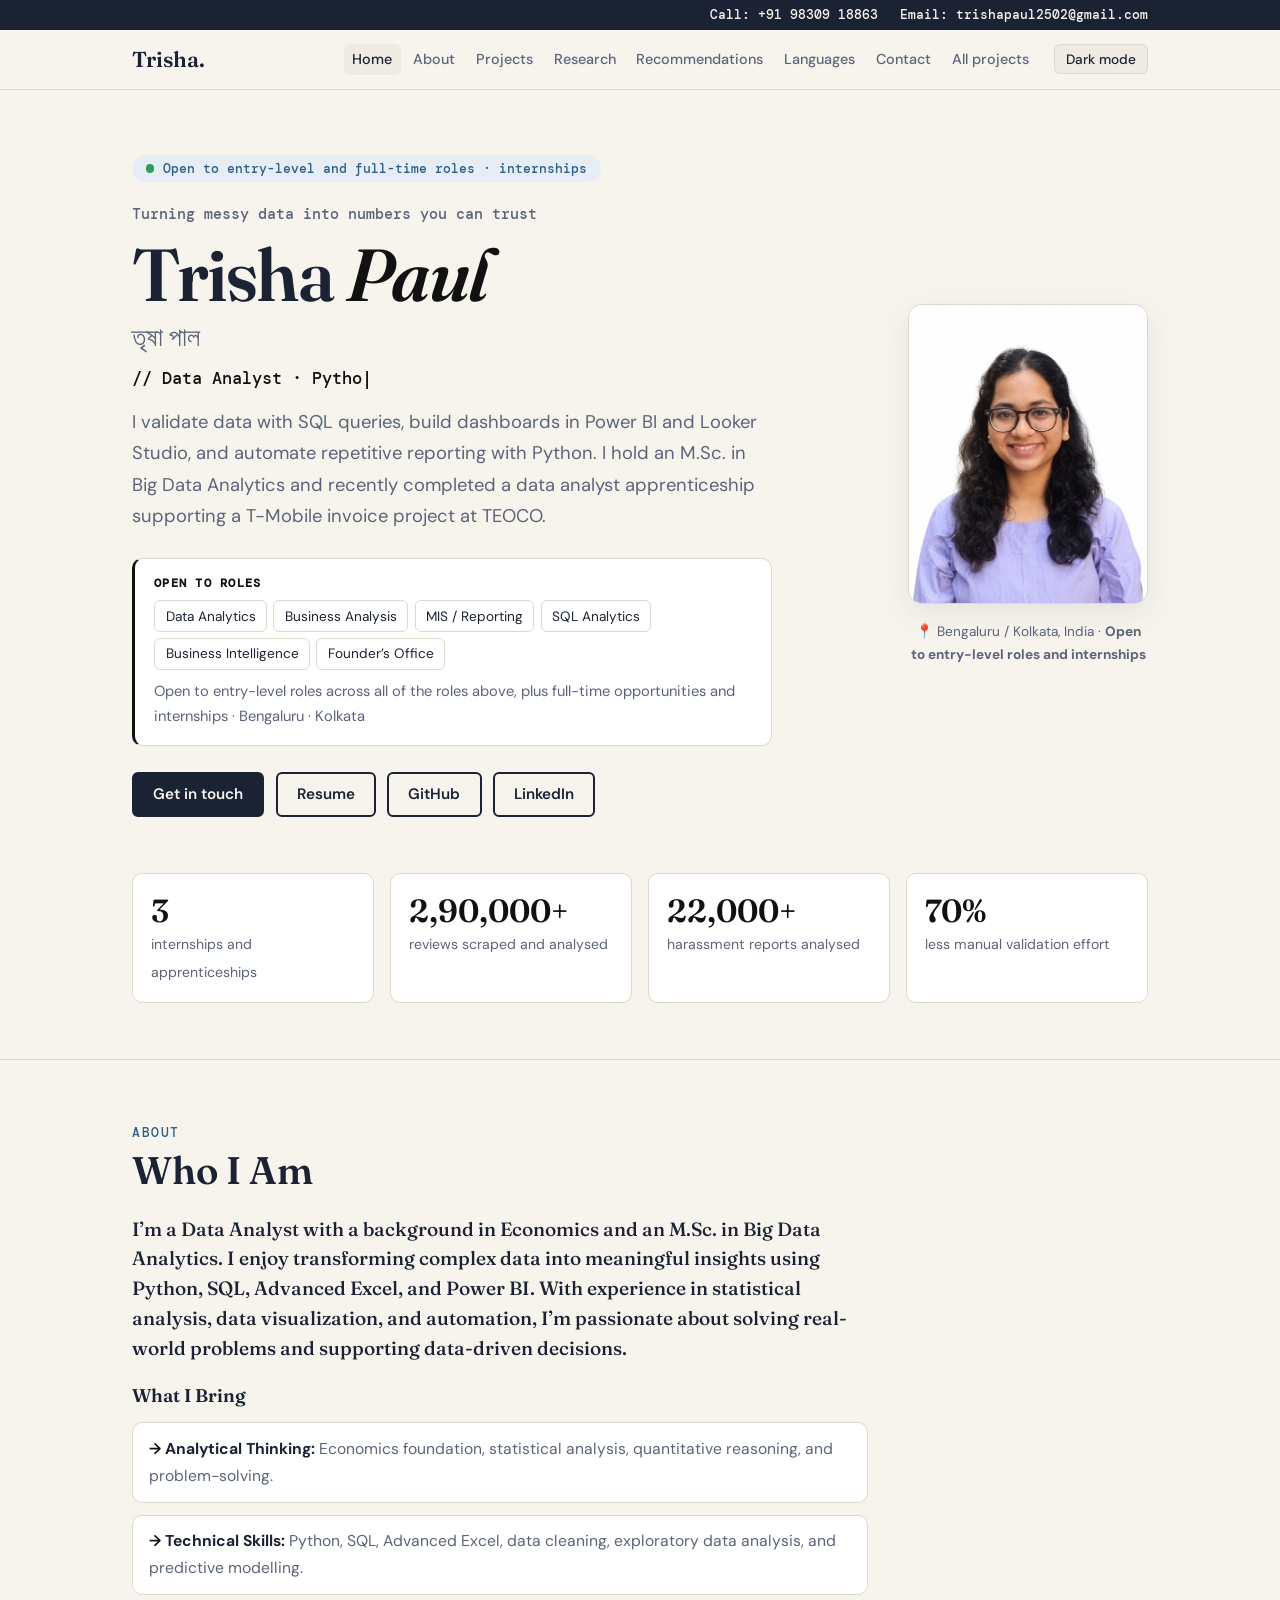
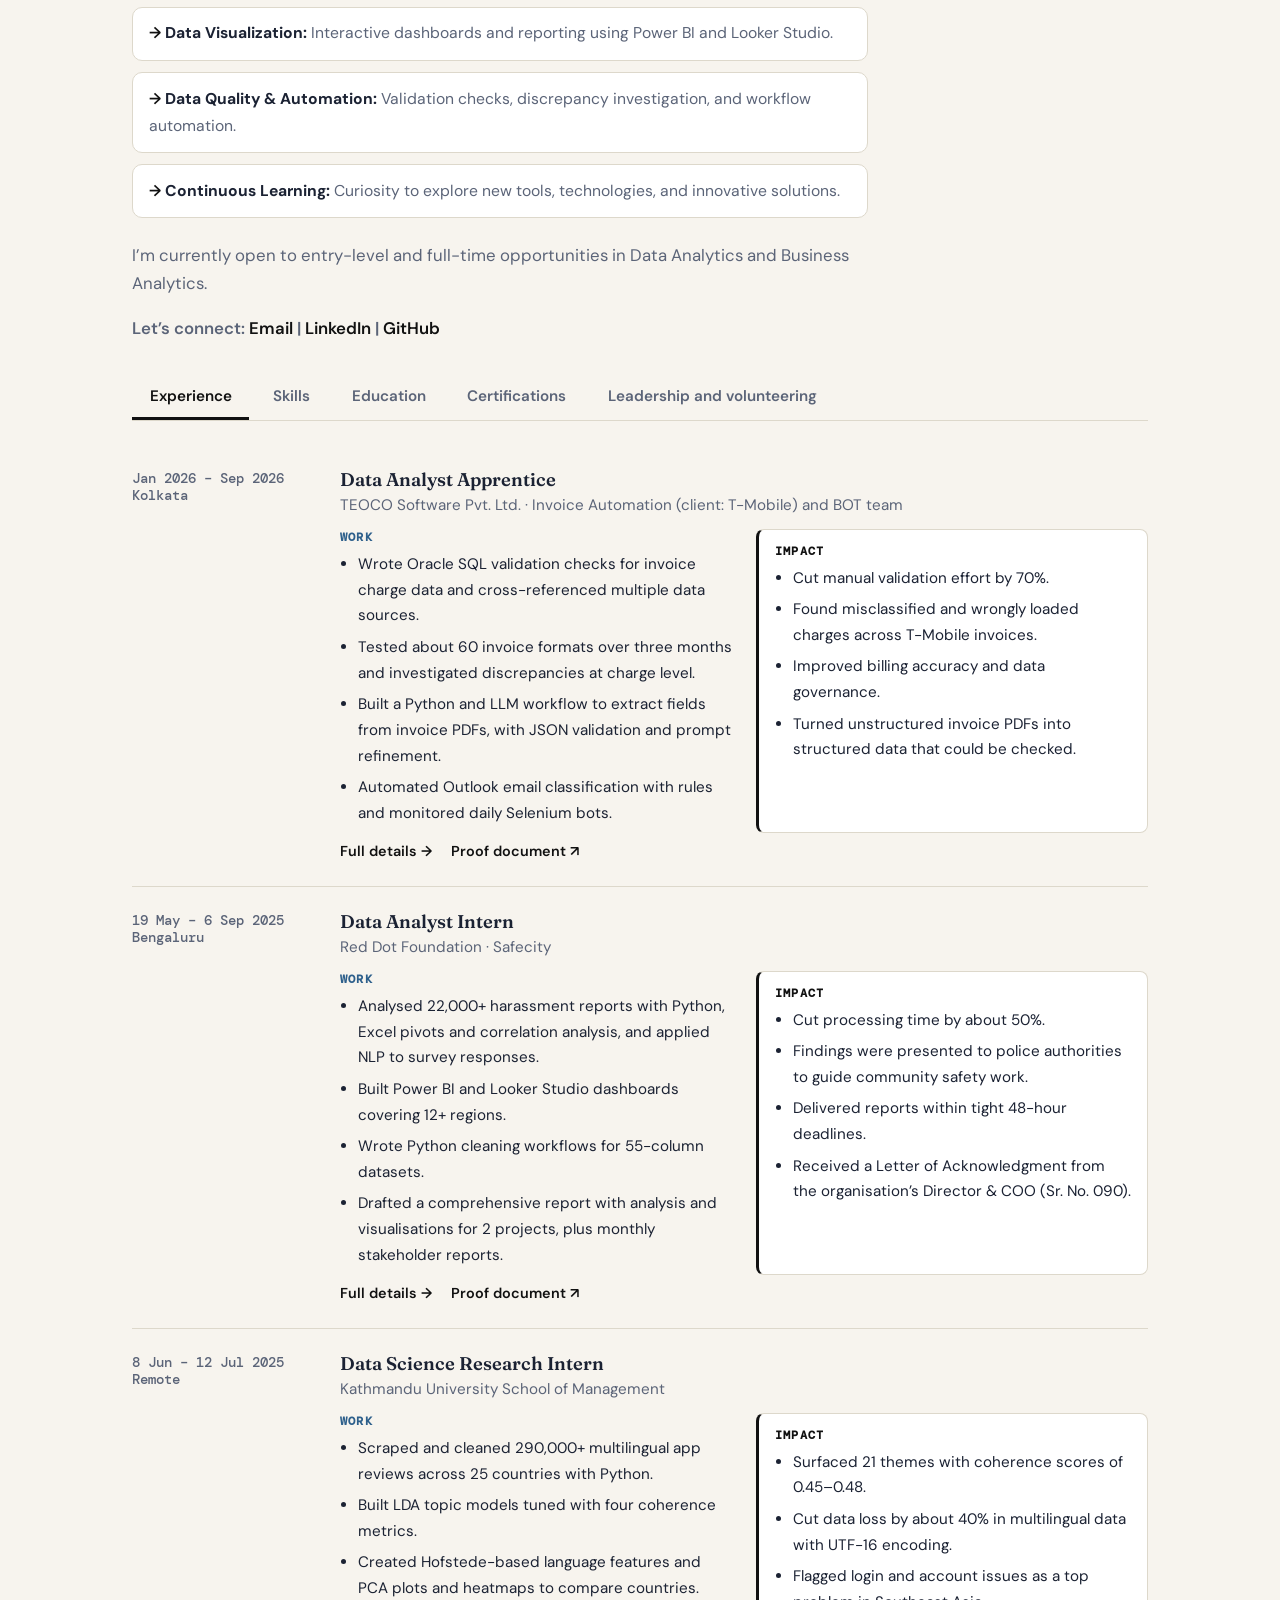
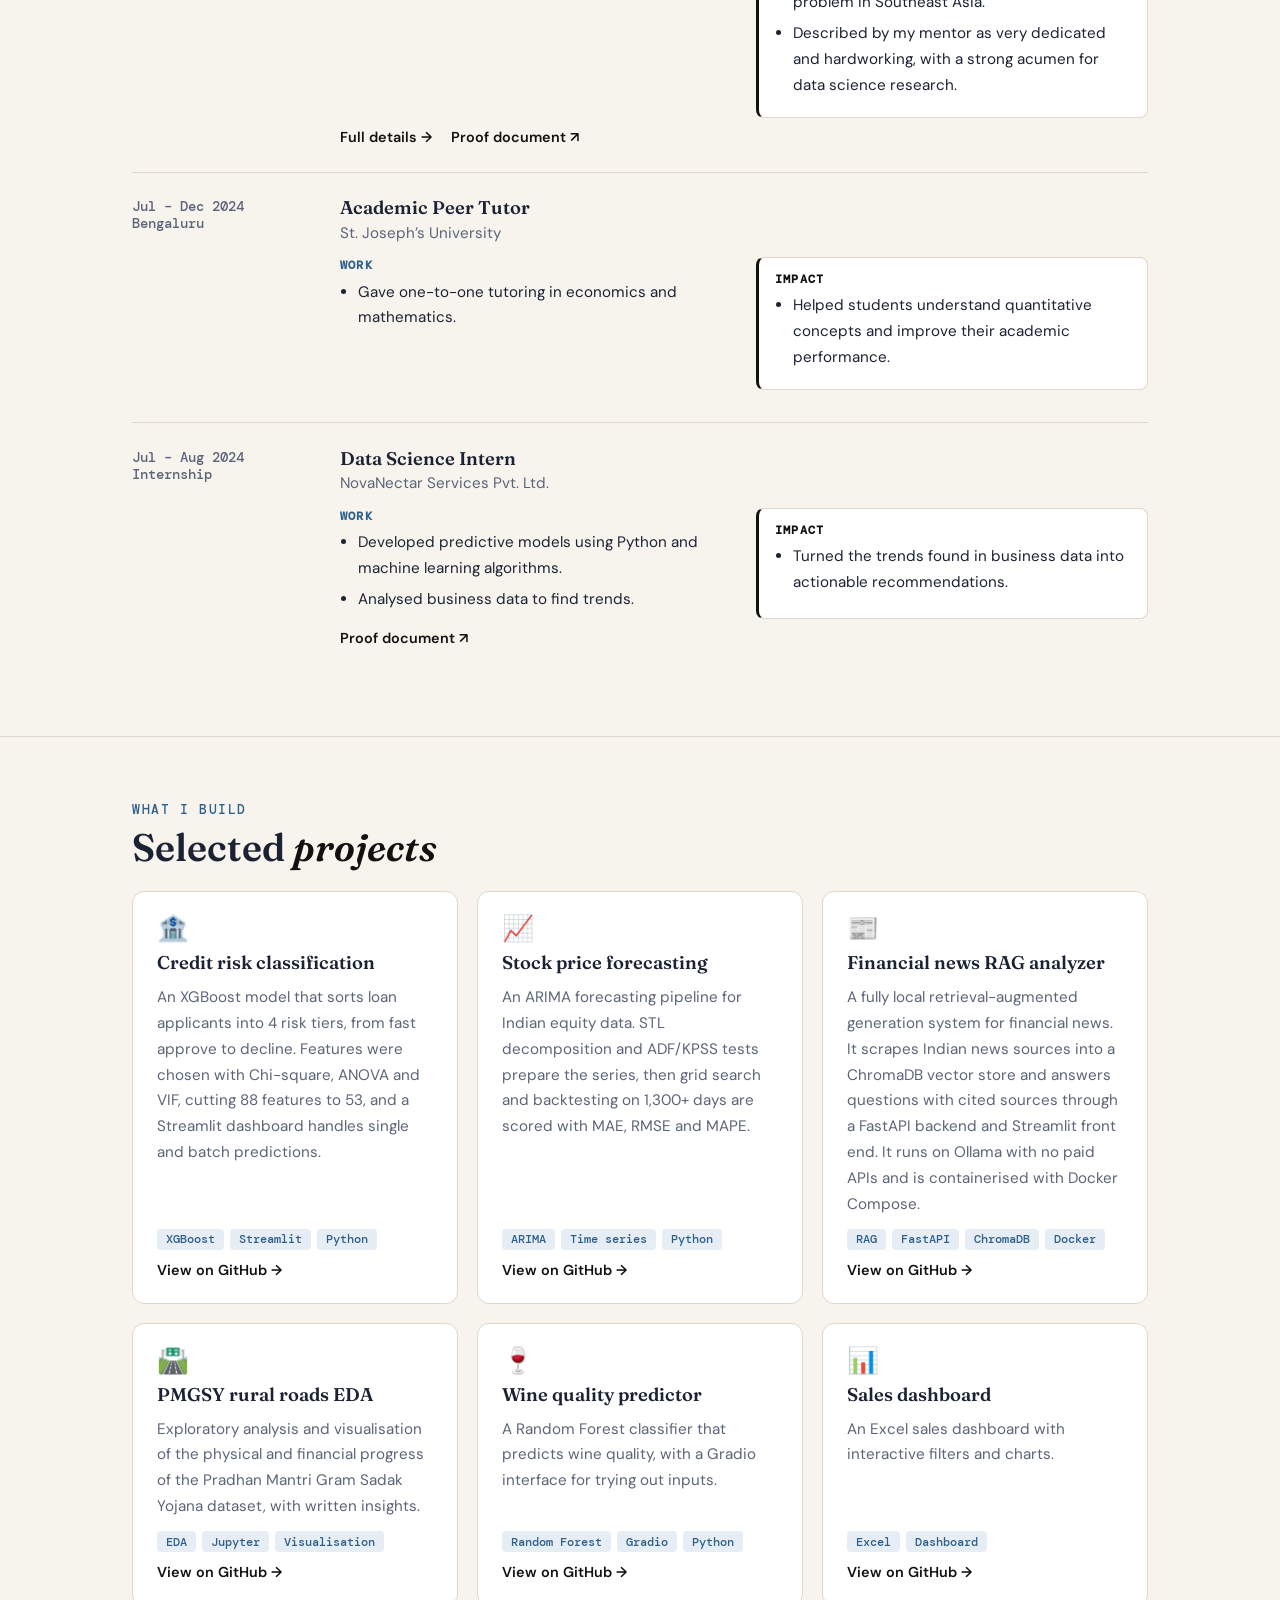
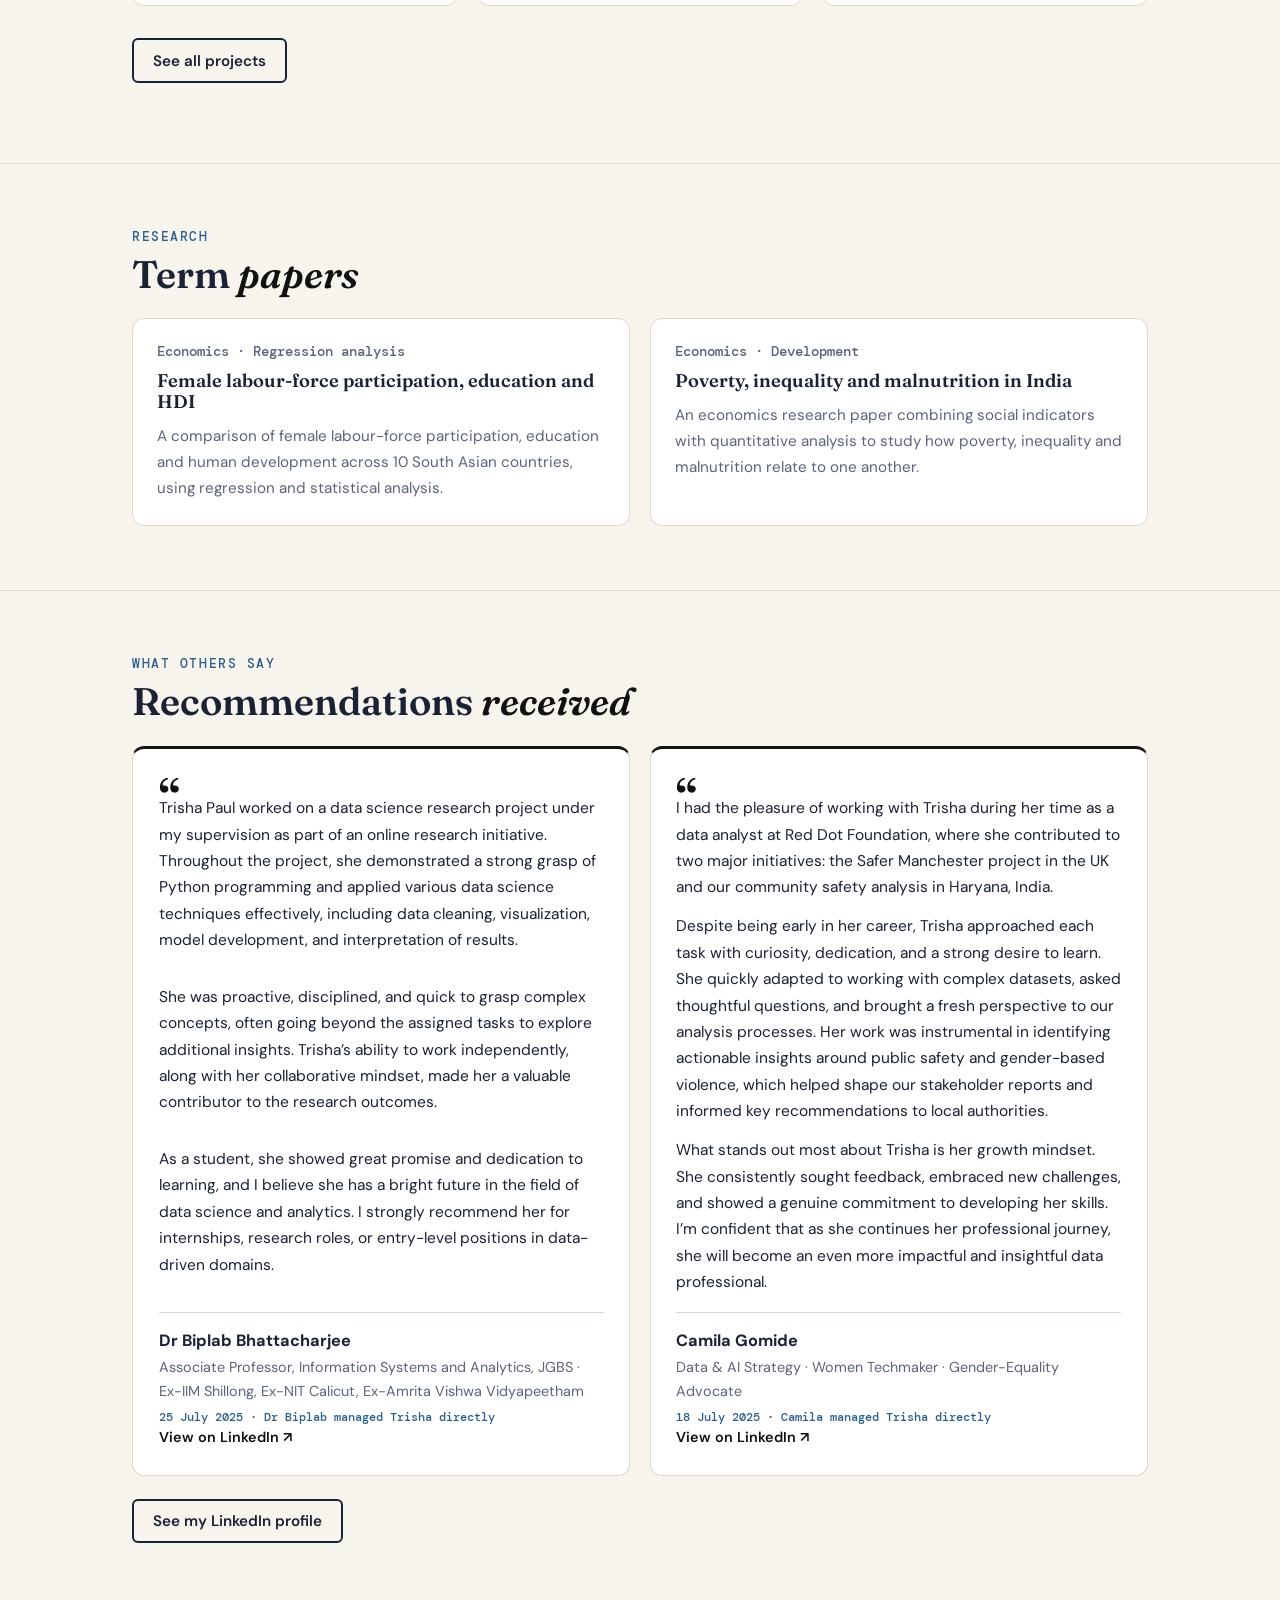
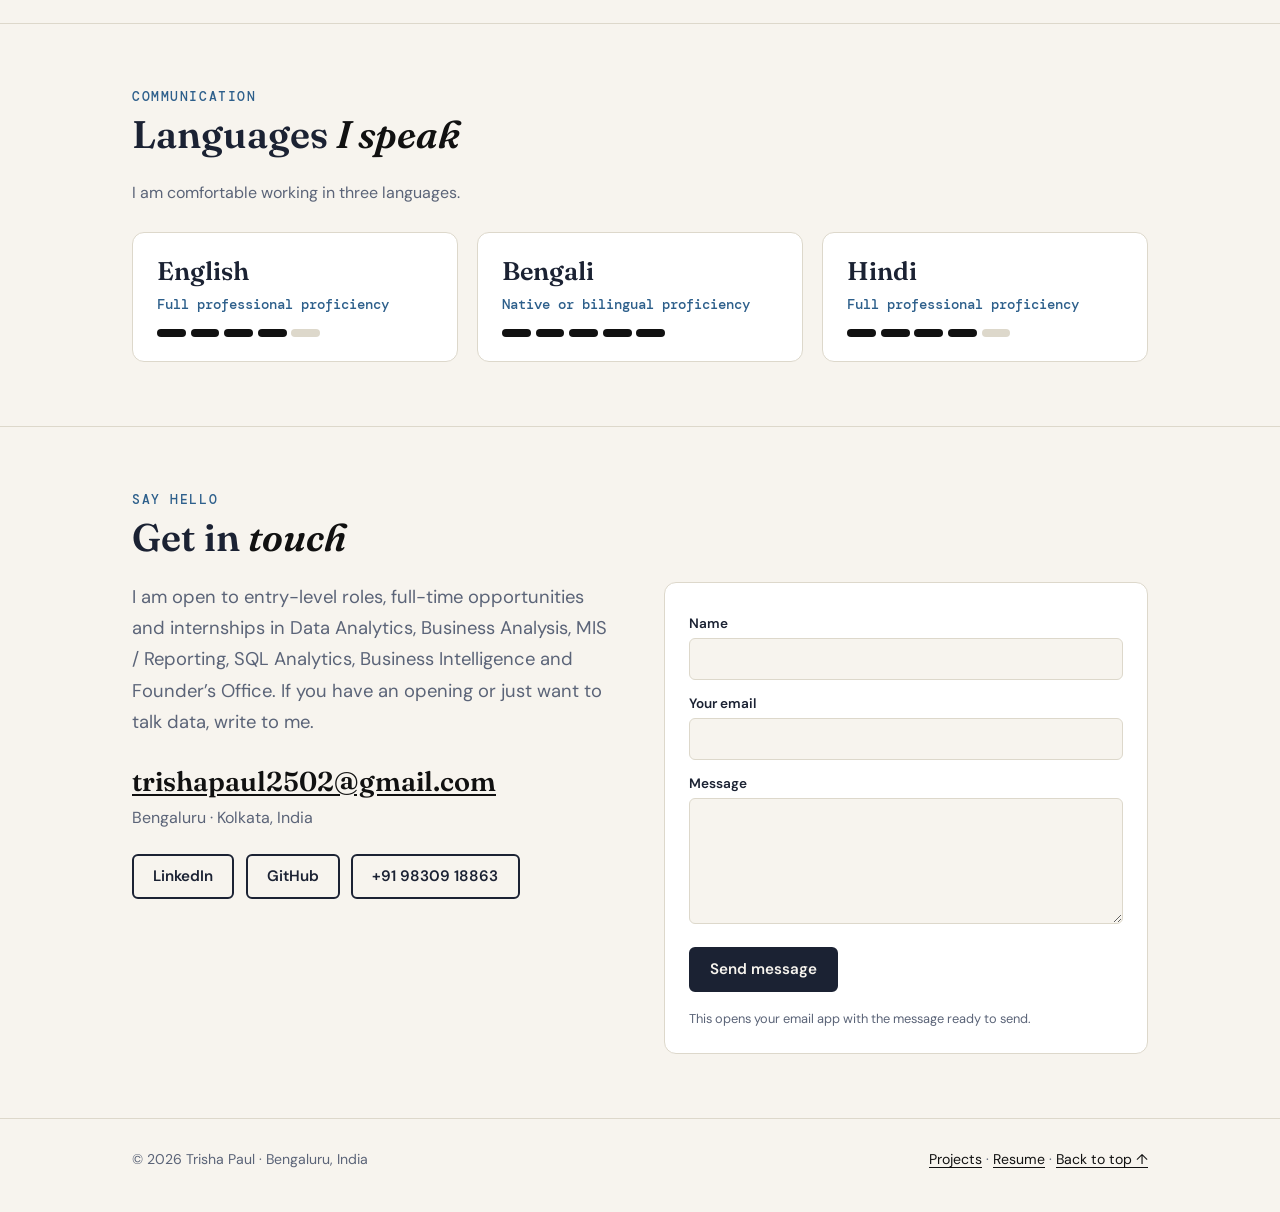
==== index.html @ a5a1aa8d "Initial portfolio website" ====
<!DOCTYPE html>
<html lang="en">
<head>
<meta charset="utf-8">
<meta name="viewport" content="width=device-width, initial-scale=1">
<title>Trisha Paul · Data Analyst</title>
<meta name="description" content="Trisha Paul is a Data Analyst with a background in Economics and an M.Sc. in Big Data Analytics. Open to entry-level and full-time roles and internships in Data Analytics, Business Analysis, MIS and Reporting, SQL Analytics, Business Intelligence and Founder’s Office.">
<meta name="theme-color" content="#b4440b">
<meta property="og:title" content="Trisha Paul · Data Analyst">
<meta property="og:description" content="SQL, Python, Excel and Power BI. Open to entry-level and full-time roles and internships.">
<meta property="og:type" content="website">
<meta property="og:image" content="https://trishapaul5.github.io/photo.jpg">
<link rel="icon" href="data:image/svg+xml,%3Csvg xmlns='http://www.w3.org/2000/svg' viewBox='0 0 100 100'%3E%3Ctext y='.9em' font-size='90'%3E📊%3C/text%3E%3C/svg%3E">
<link rel="preconnect" href="https://fonts.googleapis.com">
<link rel="preconnect" href="https://fonts.gstatic.com" crossorigin>
<link rel="stylesheet" href="https://fonts.googleapis.com/css2?family=DM+Mono:wght@400;500&family=DM+Sans:wght@400;500;600&family=Fraunces:ital,wght@0,500;0,600;1,500&display=swap">
<link rel="stylesheet" href="style.css">
<script>
  /* Set the theme before first paint so there is no flash */
  (function () {
    var t = null;
    try { t = localStorage.getItem('tp-theme'); } catch (e) {}
    if (!t) t = window.matchMedia && window.matchMedia('(prefers-color-scheme: dark)').matches ? 'dark' : 'light';
    document.documentElement.setAttribute('data-theme', t);
  })();
</script>
<script type="application/ld+json">
{
  "@context": "https://schema.org",
  "@type": "Person",
  "name": "Trisha Paul",
  "alternateName": "তৃষা পাল",
  "jobTitle": "Data Analyst",
  "url": "https://trishapaul5.github.io",
  "image": "https://trishapaul5.github.io/photo.jpg",
  "knowsLanguage": ["en", "bn", "hi"],
  "alumniOf": ["St. Joseph’s University, Bengaluru", "University of Calcutta"],
  "sameAs": [
    "https://github.com/Trishapaul5",
    "https://www.linkedin.com/in/trisha-paul-151157214"
  ]
}
</script>
</head>
<body>

<a class="skip" href="#main">Skip to content</a>

<div class="topbar">
  <div class="wrap">
    <a href="tel:+919830918863">Call: +91 98309 18863</a>
    <a href="mailto:trishapaul2502@gmail.com">Email: trishapaul2502@gmail.com</a>
  </div>
</div>

<header class="top">
  <div class="wrap bar">
    <a class="logo" href="index.html">Trisha<span>.</span></a>
    <button class="burger" id="burger" type="button" aria-label="Open menu" aria-expanded="false" aria-controls="menu">
      <span></span><span></span><span></span>
    </button>
    <nav class="links" id="menu" aria-label="Main">
      <a href="#hero">Home</a>
      <a href="#about">About</a>
      <a href="#projects">Projects</a>
      <a href="#research">Research</a>
      <a href="#recommendations">Recommendations</a>
      <a href="#languages">Languages</a>
      <a href="#contact">Contact</a>
      <a href="projects.html">All projects</a>
    </nav>
    <button id="theme" class="themebtn" type="button" aria-label="Switch colour theme">Dark mode</button>
  </div>
</header>

<main id="main">

<!-- HERO -->
<section id="hero" class="hero">
  <div class="wrap herogrid">
    <div class="heroText">
      <span class="status"><i></i>Open to entry-level and full-time roles · internships</span>
      <p class="eyebrow">Turning messy data into numbers you can trust</p>
      <h1>Trisha <em>Paul</em></h1>
      <p class="bn" lang="bn">তৃষা পাল</p>
      <p class="role">// Data Analyst · <span id="typed">SQL</span><span class="caret" aria-hidden="true">|</span></p>
      <p class="lead">I validate data with SQL queries, build dashboards in Power BI and Looker Studio, and automate repetitive reporting with Python. I hold an M.Sc. in Big Data Analytics and recently completed a data analyst apprenticeship supporting a T-Mobile invoice project at TEOCO.</p>

      <div class="openbox">
        <h2>Open to roles</h2>
        <div class="chips">
          <span class="chip">Data Analytics</span>
          <span class="chip">Business Analysis</span>
          <span class="chip">MIS / Reporting</span>
          <span class="chip">SQL Analytics</span>
          <span class="chip">Business Intelligence</span>
          <span class="chip">Founder’s Office</span>
        </div>
        <p>Open to entry-level roles across all of the roles above, plus full-time opportunities and internships · Bengaluru · Kolkata</p>
      </div>

      <div class="btns">
        <a class="btn p" href="#contact">Get in touch</a>
        <a class="btn" href="Trisha_Paul_Resume.pdf" target="_blank" rel="noopener noreferrer">Resume</a>
        <a class="btn" href="https://github.com/Trishapaul5" target="_blank" rel="noopener noreferrer">GitHub</a>
        <a class="btn" href="https://www.linkedin.com/in/trisha-paul-151157214" target="_blank" rel="noopener noreferrer">LinkedIn</a>
      </div>
    </div>
    <div class="heroArt">
      <!-- The photo file must be named photo.jpg (lowercase, no spaces) and sit next to this file.
           If it is missing, the TP letters show instead. -->
      <div class="mono">
        <span aria-hidden="true">TP</span>
        <img src="photo.jpg" alt="Trisha Paul" width="240" height="300" onerror="this.remove()">
      </div>
      <p class="pin">📍 Bengaluru / Kolkata, India · <b>Open to entry-level roles and internships</b></p>
    </div>
  </div>

  <div class="wrap stats">
    <div class="stat"><b data-count="3">3</b><span>internships and apprenticeships</span></div>
    <div class="stat"><b data-count="290000" data-suffix="+">290,000+</b><span>reviews scraped and analysed</span></div>
    <div class="stat"><b data-count="22000" data-suffix="+">22,000+</b><span>harassment reports analysed</span></div>
    <div class="stat"><b data-count="70" data-suffix="%">70%</b><span>less manual validation effort</span></div>
  </div>
</section>

<!-- ABOUT -->
<section id="about">
  <div class="wrap">
    <p class="kicker">About</p>
    <h2>Who I Am</h2>

    <div class="about">
      <p class="about-lead">I’m a Data Analyst with a background in Economics and an M.Sc. in Big Data Analytics. I enjoy transforming complex data into meaningful insights using Python, SQL, Advanced Excel, and Power BI. With experience in statistical analysis, data visualization, and automation, I’m passionate about solving real-world problems and supporting data-driven decisions.</p>

      <h3>What I Bring</h3>
      <ul class="bring">
        <li><b>Analytical Thinking:</b> Economics foundation, statistical analysis, quantitative reasoning, and problem-solving.</li>
        <li><b>Technical Skills:</b> Python, SQL, Advanced Excel, data cleaning, exploratory data analysis, and predictive modelling.</li>
        <li><b>Data Visualization:</b> Interactive dashboards and reporting using Power BI and Looker Studio.</li>
        <li><b>Data Quality &amp; Automation:</b> Validation checks, discrepancy investigation, and workflow automation.</li>
        <li><b>Continuous Learning:</b> Curiosity to explore new tools, technologies, and innovative solutions.</li>
      </ul>

      <p>I’m currently open to entry-level and full-time opportunities in Data Analytics and Business Analytics.</p>
      <p class="connect">Let’s connect:
        <a href="mailto:trishapaul2502@gmail.com">Email</a> |
        <a href="https://linkedin.com/in/trisha-paul-151157214" target="_blank" rel="noopener noreferrer">LinkedIn</a> |
        <a href="https://github.com/Trishapaul5" target="_blank" rel="noopener noreferrer">GitHub</a>
      </p>
    </div>

    <div class="tabs" role="tablist" aria-label="About sections">
      <button class="tab on" role="tab" id="t-exp" aria-selected="true" aria-controls="p-exp" type="button">Experience</button>
      <button class="tab" role="tab" id="t-skills" aria-selected="false" aria-controls="p-skills" tabindex="-1" type="button">Skills</button>
      <button class="tab" role="tab" id="t-edu" aria-selected="false" aria-controls="p-edu" tabindex="-1" type="button">Education</button>
      <button class="tab" role="tab" id="t-cert" aria-selected="false" aria-controls="p-cert" tabindex="-1" type="button">Certifications</button>
      <button class="tab" role="tab" id="t-lead" aria-selected="false" aria-controls="p-lead" tabindex="-1" type="button">Leadership and volunteering</button>
    </div>

    <!-- EXPERIENCE -->
    <div class="panel" id="p-exp" role="tabpanel" aria-labelledby="t-exp">

      <article class="job">
        <div class="when">Jan 2026 – Sep 2026<br>Kolkata</div>
        <div>
          <h3><a href="teoco.html">Data Analyst Apprentice</a><small>TEOCO Software Pvt. Ltd. · Invoice Automation (client: T-Mobile) and BOT team</small></h3>
          <div class="wi">
            <div class="work">
              <h4>Work</h4>
              <ul>
                <li>Wrote Oracle SQL validation checks for invoice charge data and cross-referenced multiple data sources.</li>
                <li>Tested about 60 invoice formats over three months and investigated discrepancies at charge level.</li>
                <li>Built a Python and LLM workflow to extract fields from invoice PDFs, with JSON validation and prompt refinement.</li>
                <li>Automated Outlook email classification with rules and monitored daily Selenium bots.</li>
              </ul>
            </div>
            <div class="impact">
              <h4>Impact</h4>
              <ul>
                <li>Cut manual validation effort by 70%.</li>
                <li>Found misclassified and wrongly loaded charges across T-Mobile invoices.</li>
                <li>Improved billing accuracy and data governance.</li>
                <li>Turned unstructured invoice PDFs into structured data that could be checked.</li>
              </ul>
            </div>
          </div>
          <p class="actions"><a href="teoco.html">Full details →</a><a href="https://drive.google.com/file/d/194soDsU3c8IDGOEJnpSafS9arc6nTS0q/view?usp=drive_link" target="_blank" rel="noopener noreferrer">Proof document ↗</a></p>
        </div>
      </article>

      <article class="job">
        <div class="when">19 May – 6 Sep 2025<br>Bengaluru</div>
        <div>
          <h3><a href="safecity.html">Data Analyst Intern</a><small>Red Dot Foundation · Safecity</small></h3>
          <div class="wi">
            <div class="work">
              <h4>Work</h4>
              <ul>
                <li>Analysed 22,000+ harassment reports with Python, Excel pivots and correlation analysis, and applied NLP to survey responses.</li>
                <li>Built Power BI and Looker Studio dashboards covering 12+ regions.</li>
                <li>Wrote Python cleaning workflows for 55-column datasets.</li>
                <li>Drafted a comprehensive report with analysis and visualisations for 2 projects, plus monthly stakeholder reports.</li>
              </ul>
            </div>
            <div class="impact">
              <h4>Impact</h4>
              <ul>
                <li>Cut processing time by about 50%.</li>
                <li>Findings were presented to police authorities to guide community safety work.</li>
                <li>Delivered reports within tight 48-hour deadlines.</li>
                <li>Received a Letter of Acknowledgment from the organisation’s Director &amp; COO (Sr. No. 090).</li>
              </ul>
            </div>
          </div>
          <p class="actions"><a href="safecity.html">Full details →</a><a href="https://drive.google.com/file/d/1nWedihLAeyLNRfl4c-Gq-XiR1y22yzY5/view?usp=sharing" target="_blank" rel="noopener noreferrer">Proof document ↗</a></p>
        </div>
      </article>

      <article class="job">
        <div class="when">8 Jun – 12 Jul 2025<br>Remote</div>
        <div>
          <h3><a href="kathmandu-university.html">Data Science Research Intern</a><small>Kathmandu University School of Management</small></h3>
          <div class="wi">
            <div class="work">
              <h4>Work</h4>
              <ul>
                <li>Scraped and cleaned 290,000+ multilingual app reviews across 25 countries with Python.</li>
                <li>Built LDA topic models tuned with four coherence metrics.</li>
                <li>Created Hofstede-based language features and PCA plots and heatmaps to compare countries.</li>
              </ul>
            </div>
            <div class="impact">
              <h4>Impact</h4>
              <ul>
                <li>Surfaced 21 themes with coherence scores of 0.45–0.48.</li>
                <li>Cut data loss by about 40% in multilingual data with UTF-16 encoding.</li>
                <li>Flagged login and account issues as a top problem in Southeast Asia.</li>
                <li>Described by my mentor as very dedicated and hardworking, with a strong acumen for data science research.</li>
              </ul>
            </div>
          </div>
          <p class="actions"><a href="kathmandu-university.html">Full details →</a><a href="https://drive.google.com/file/d/180XlpPEu57iBRHj8LcuigiFp_LqobJIN/view?usp=sharing" target="_blank" rel="noopener noreferrer">Proof document ↗</a></p>
        </div>
      </article>

      <article class="job">
        <div class="when">Jul – Dec 2024<br>Bengaluru</div>
        <div>
          <h3>Academic Peer Tutor<small>St. Joseph’s University</small></h3>
          <div class="wi">
            <div class="work">
              <h4>Work</h4>
              <ul><li>Gave one-to-one tutoring in economics and mathematics.</li></ul>
            </div>
            <div class="impact">
              <h4>Impact</h4>
              <ul><li>Helped students understand quantitative concepts and improve their academic performance.</li></ul>
            </div>
          </div>
        </div>
      </article>

      <article class="job">
        <div class="when">Jul – Aug 2024<br>Internship</div>
        <div>
          <h3>Data Science Intern<small>NovaNectar Services Pvt. Ltd.</small></h3>
          <div class="wi">
            <div class="work">
              <h4>Work</h4>
              <ul>
                <li>Developed predictive models using Python and machine learning algorithms.</li>
                <li>Analysed business data to find trends.</li>
              </ul>
            </div>
            <div class="impact">
              <h4>Impact</h4>
              <ul>
                <li>Turned the trends found in business data into actionable recommendations.</li>
              </ul>
            </div>
          </div>
          <p class="actions"><a href="https://drive.google.com/file/d/19CO4fgQaGebaL_N3M6TqiWt9kh3OeNQn/view?usp=drive_link" target="_blank" rel="noopener noreferrer">Proof document ↗</a></p>
        </div>
      </article>
    </div>

    <!-- SKILLS -->
    <div class="panel" id="p-skills" role="tabpanel" aria-labelledby="t-skills" hidden>
      <div class="skills">
        <div><h3>SQL and data quality</h3><div class="chips"><span class="chip">Oracle SQL</span><span class="chip">MySQL</span><span class="chip">MongoDB (basics)</span><span class="chip">Joins</span><span class="chip">Subqueries</span><span class="chip">CASE</span><span class="chip">Data validation</span></div></div>
        <div><h3>Reporting and BI</h3><div class="chips"><span class="chip">Power BI</span><span class="chip">Looker Studio</span><span class="chip">Excel</span><span class="chip">Pivot tables</span><span class="chip">Dashboards</span></div></div>
        <div><h3>Python and automation</h3><div class="chips"><span class="chip">Pandas</span><span class="chip">NumPy</span><span class="chip">Selenium</span><span class="chip">LLMs</span><span class="chip">Prompt engineering</span><span class="chip">JSON validation</span></div></div>
        <div><h3>Analytics and ML</h3><div class="chips"><span class="chip">EDA</span><span class="chip">Scikit-learn</span><span class="chip">XGBoost</span><span class="chip">Time series</span><span class="chip">Hypothesis testing</span><span class="chip">Regression</span></div></div>
        <div><h3>NLP</h3><div class="chips"><span class="chip">Text pre-processing</span><span class="chip">Topic modelling (LDA)</span><span class="chip">Sentiment analysis</span><span class="chip">Feature extraction</span></div></div>
        <div><h3>Visualisation</h3><div class="chips"><span class="chip">Matplotlib</span><span class="chip">Seaborn</span><span class="chip">Streamlit</span><span class="chip">Gradio</span></div></div>
        <div><h3>Tools</h3><div class="chips"><span class="chip">Git</span><span class="chip">GitHub</span><span class="chip">JIRA</span><span class="chip">Bitbucket</span><span class="chip">R</span></div></div>
      </div>
    </div>

    <!-- EDUCATION -->
    <div class="panel" id="p-edu" role="tabpanel" aria-labelledby="t-edu" hidden>
      <div class="edu">
        <div class="card"><span class="when">2024 – 2026</span><h3>M.Sc. Big Data Analytics</h3><p>St. Joseph’s University, Bengaluru<br>CGPA 8.0</p></div>
        <div class="card"><span class="when">2021 – 2024</span><h3>B.Sc. Economics Honours</h3><p>University of Calcutta, Kolkata<br>CGPA 7.5</p></div>
        <div class="card">
          <span class="when">Test scores</span>
          <h3>CUET (Economics)</h3>
          <div class="score">184<small> / 300</small></div>
        </div>
      </div>
    </div>

    <!-- CERTIFICATIONS -->
    <div class="panel" id="p-cert" role="tabpanel" aria-labelledby="t-cert" hidden>
      <div class="edu">

        <div class="card">
          <span class="badge">Passed</span>
          <h3>IC38 · Life Insurance Agent Examination</h3>
          <p class="cert-by">Licensing examination for life insurance agents in India, covering life insurance fundamentals, products and regulation.</p>
          <!-- Replace this link with a share link ("Anyone with the link") to your certificate file -->
          <a class="go" href="https://drive.google.com/drive/u/0/home" target="_blank" rel="noopener noreferrer">View certificate ↗</a>
        </div>

        <div class="card">
          <span class="when">Jan 2025</span>
          <h3>Python for AI, ML and Deep Learning</h3>
          <p class="cert-by">IIT Kanpur certificate program · Does not expire</p>
          <a class="go" href="https://drive.google.com/file/d/1NQw4w1YpCsFBe-ytkppT5UZUd1yM670D/view?usp=sharing" target="_blank" rel="noopener noreferrer">View certificate ↗</a>
        </div>

        <div class="card">
          <span class="when">Jan 2026</span>
          <h3>Software Engineer Intern Certificate</h3>
          <p class="cert-by">HackerRank</p>
          <a class="go" href="https://www.hackerrank.com/certificates/6f88ee04331e" target="_blank" rel="noopener noreferrer">Show credential ↗</a>
        </div>

        <div class="card">
          <h3>SQL (Basic) Certificate</h3>
          <p class="cert-by">HackerRank</p>
          <a class="go" href="https://www.hackerrank.com/certificates/d80769ab0291" target="_blank" rel="noopener noreferrer">Show credential ↗</a>
        </div>

        <div class="card">
          <span class="when">Apr 2025</span>
          <h3>Standard Bank · Data Science Job Simulation</h3>
          <p class="cert-by">Forage</p>
          <span class="cert-id">ID: ujkKpk64xKasbzRZ9</span>
          <a class="go" href="https://drive.google.com/file/d/1WTNv0TVSsE2qBQKoeoAsg25ZYw8zqNsl/view?usp=drive_link" target="_blank" rel="noopener noreferrer">View certificate ↗</a>
        </div>

        <div class="card">
          <span class="when">Apr 2025</span>
          <h3>Tata Group · Data Visualisation: Empowering Business with Effective Insights</h3>
          <p class="cert-by">Forage job simulation, Tata Consultancy Services</p>
          <span class="cert-id">ID: eN2xdq5fZSRcz3k9k</span>
          <a class="go" href="https://drive.google.com/file/d/1SN5UVEhCm3wQ3PdYT3oqS_KFpOfardUt/view?usp=drive_link" target="_blank" rel="noopener noreferrer">View certificate ↗</a>
        </div>

        <div class="card">
          <span class="when">Aug 2024</span>
          <h3>Introduction to MongoDB (for Students)</h3>
          <p class="cert-by">MongoDB</p>
          <span class="cert-id">ID: MDB4at41l7lo5</span>
          <a class="go" href="https://drive.google.com/file/d/1vyA1uzCoVWoEgB_QUaIZHLDSXOdpkOem/view?usp=drive_link" target="_blank" rel="noopener noreferrer">View certificate ↗</a>
        </div>

        <div class="card"><h3>Introduction to Econometrics</h3><p class="cert-by">NPTEL</p></div>
        <div class="card"><h3>Excel Basics for Data Analysis</h3><p class="cert-by">IBM</p></div>
        <div class="card"><h3>Probability and Statistics using Python</h3><p class="cert-by">Infosys Springboard</p></div>
        <div class="card"><h3>Basics of Linear Algebra using Python</h3><p class="cert-by">Infosys Springboard</p></div>
      </div>
    </div>

    <!-- LEADERSHIP AND VOLUNTEERING -->
    <div class="panel" id="p-lead" role="tabpanel" aria-labelledby="t-lead" hidden>
      <article class="job">
        <div class="when">Sep 2021 – Aug 2024<br>Kolkata</div>
        <div>
          <h3>NSS Volunteer<small>National Service Scheme · Gokhale Memorial Girls College unit</small></h3>
          <div class="wi">
            <div class="work">
              <h4>Work</h4>
              <ul>
                <li>Active volunteer in the college NSS unit and an active member of its creative team, making placards and tote bags for events.</li>
                <li>Taught underprivileged students at Sister Nivedita Children’s Home, Kolkata, including origami and artworks.</li>
                <li>Took part in a 7-day special camp and a medical camp.</li>
              </ul>
            </div>
            <div class="impact">
              <h4>Impact</h4>
              <ul>
                <li>Led fellow volunteers and gained leadership skills.</li>
                <li>Built team leadership and community outreach experience over three years.</li>
              </ul>
            </div>
          </div>
        </div>
      </article>

      <article class="job">
        <div class="when">Sep 2021 – Aug 2024</div>
        <div>
          <h3>Member<small>Social Awareness Club · Gokhale Memorial Girls College</small></h3>
        </div>
      </article>

      <article class="job">
        <div class="when">Leadership roles</div>
        <div>
          <h3>Student leadership<small>Competitions, content and documentation</small></h3>
          <ul class="plain-list">
            <li>Event Head, Data Shark Challenge, a national-level data science and AI competition.</li>
            <li>Content Head, “Weekend With Data” YouTube series.</li>
            <li>Documentation Head, IEEE, St. Joseph’s University.</li>
          </ul>
        </div>
      </article>
    </div>
  </div>
</section>

<!-- PROJECTS -->
<section id="projects">
  <div class="wrap">
    <p class="kicker">What I build</p>
    <h2>Selected <em>projects</em></h2>
    <div class="grid">

      <article class="card reveal">
        <span class="ico" aria-hidden="true">🏦</span>
        <h3>Credit risk classification</h3>
        <p>An XGBoost model that sorts loan applicants into 4 risk tiers, from fast approve to decline. Features were chosen with Chi-square, ANOVA and VIF, cutting 88 features to 53, and a Streamlit dashboard handles single and batch predictions.</p>
        <div class="tags"><span class="tag">XGBoost</span><span class="tag">Streamlit</span><span class="tag">Python</span></div>
        <a class="go" href="https://github.com/Trishapaul5/CREDIT-ML-CLASSIFICATION-PROJECT-" target="_blank" rel="noopener noreferrer">View on GitHub →</a>
      </article>

      <article class="card reveal">
        <span class="ico" aria-hidden="true">📈</span>
        <h3>Stock price forecasting</h3>
        <p>An ARIMA forecasting pipeline for Indian equity data. STL decomposition and ADF/KPSS tests prepare the series, then grid search and backtesting on 1,300+ days are scored with MAE, RMSE and MAPE.</p>
        <div class="tags"><span class="tag">ARIMA</span><span class="tag">Time series</span><span class="tag">Python</span></div>
        <a class="go" href="https://github.com/Trishapaul5/stock-price-forecasting-arima" target="_blank" rel="noopener noreferrer">View on GitHub →</a>
      </article>

      <article class="card reveal">
        <span class="ico" aria-hidden="true">📰</span>
        <h3>Financial news RAG analyzer</h3>
        <p>A fully local retrieval-augmented generation system for financial news. It scrapes Indian news sources into a ChromaDB vector store and answers questions with cited sources through a FastAPI backend and Streamlit front end. It runs on Ollama with no paid APIs and is containerised with Docker Compose.</p>
        <div class="tags"><span class="tag">RAG</span><span class="tag">FastAPI</span><span class="tag">ChromaDB</span><span class="tag">Docker</span></div>
        <a class="go" href="https://github.com/Trishapaul5/financial-rag-analyzer" target="_blank" rel="noopener noreferrer">View on GitHub →</a>
      </article>

      <article class="card reveal">
        <span class="ico" aria-hidden="true">🛣️</span>
        <h3>PMGSY rural roads EDA</h3>
        <p>Exploratory analysis and visualisation of the physical and financial progress of the Pradhan Mantri Gram Sadak Yojana dataset, with written insights.</p>
        <div class="tags"><span class="tag">EDA</span><span class="tag">Jupyter</span><span class="tag">Visualisation</span></div>
        <a class="go" href="https://github.com/Trishapaul5/PMGSY-EDA" target="_blank" rel="noopener noreferrer">View on GitHub →</a>
      </article>

      <article class="card reveal">
        <span class="ico" aria-hidden="true">🍷</span>
        <h3>Wine quality predictor</h3>
        <p>A Random Forest classifier that predicts wine quality, with a Gradio interface for trying out inputs.</p>
        <div class="tags"><span class="tag">Random Forest</span><span class="tag">Gradio</span><span class="tag">Python</span></div>
        <a class="go" href="https://github.com/Trishapaul5/wine_quality_predictor" target="_blank" rel="noopener noreferrer">View on GitHub →</a>
      </article>

      <article class="card reveal">
        <span class="ico" aria-hidden="true">📊</span>
        <h3>Sales dashboard</h3>
        <p>An Excel sales dashboard with interactive filters and charts.</p>
        <div class="tags"><span class="tag">Excel</span><span class="tag">Dashboard</span></div>
        <a class="go" href="https://github.com/Trishapaul5/sales-dashboard" target="_blank" rel="noopener noreferrer">View on GitHub →</a>
      </article>

    </div>
    <p class="more"><a class="btn" href="projects.html">See all projects</a></p>
  </div>
</section>

<!-- RESEARCH -->
<section id="research">
  <div class="wrap">
    <p class="kicker">Research</p>
    <h2>Term <em>papers</em></h2>
    <div class="grid two">
      <article class="card reveal">
        <span class="when">Economics · Regression analysis</span>
        <h3>Female labour-force participation, education and HDI</h3>
        <p>A comparison of female labour-force participation, education and human development across 10 South Asian countries, using regression and statistical analysis.</p>
      </article>
      <article class="card reveal">
        <span class="when">Economics · Development</span>
        <h3>Poverty, inequality and malnutrition in India</h3>
        <p>An economics research paper combining social indicators with quantitative analysis to study how poverty, inequality and malnutrition relate to one another.</p>
      </article>
    </div>
  </div>
</section>

<!-- RECOMMENDATIONS -->
<section id="recommendations">
  <div class="wrap">
    <p class="kicker">What others say</p>
    <h2>Recommendations <em>received</em></h2>
    <div class="recs">

      <figure class="rec reveal">
        <blockquote>
          <p>Trisha Paul worked on a data science research project under my supervision as part of an online research initiative. Throughout the project, she demonstrated a strong grasp of Python programming and applied various data science techniques effectively, including data cleaning, visualization, model development, and interpretation of results.</p>
          <p>She was proactive, disciplined, and quick to grasp complex concepts, often going beyond the assigned tasks to explore additional insights. Trisha’s ability to work independently, along with her collaborative mindset, made her a valuable contributor to the research outcomes.</p>
          <p>As a student, she showed great promise and dedication to learning, and I believe she has a bright future in the field of data science and analytics. I strongly recommend her for internships, research roles, or entry-level positions in data-driven domains.</p>
          <!-- LinkedIn cut this recommendation off after "data-driven domains." Paste the rest of the text here as another <p> if there is more. -->
        </blockquote>
        <figcaption>
          <b>Dr Biplab Bhattacharjee</b>
          Associate Professor, Information Systems and Analytics, JGBS · Ex-IIM Shillong, Ex-NIT Calicut, Ex-Amrita Vishwa Vidyapeetham
          <span class="rel">25 July 2025 · Dr Biplab managed Trisha directly</span>
          <a href="https://www.linkedin.com/in/dr-biplab-bhattacharjee-055939218/" target="_blank" rel="noopener noreferrer">View on LinkedIn ↗</a>
        </figcaption>
      </figure>

      <figure class="rec reveal">
        <blockquote>
          <p>I had the pleasure of working with Trisha during her time as a data analyst at Red Dot Foundation, where she contributed to two major initiatives: the Safer Manchester project in the UK and our community safety analysis in Haryana, India.</p>
          <p>Despite being early in her career, Trisha approached each task with curiosity, dedication, and a strong desire to learn. She quickly adapted to working with complex datasets, asked thoughtful questions, and brought a fresh perspective to our analysis processes. Her work was instrumental in identifying actionable insights around public safety and gender-based violence, which helped shape our stakeholder reports and informed key recommendations to local authorities.</p>
          <p>What stands out most about Trisha is her growth mindset. She consistently sought feedback, embraced new challenges, and showed a genuine commitment to developing her skills. I’m confident that as she continues her professional journey, she will become an even more impactful and insightful data professional.</p>
        </blockquote>
        <figcaption>
          <b>Camila Gomide</b>
          Data &amp; AI Strategy · Women Techmaker · Gender-Equality Advocate
          <span class="rel">18 July 2025 · Camila managed Trisha directly</span>
          <a href="https://www.linkedin.com/in/camilagomide99/en/" target="_blank" rel="noopener noreferrer">View on LinkedIn ↗</a>
        </figcaption>
      </figure>
    </div>
    <p class="recmore"><a class="btn" href="https://www.linkedin.com/in/trisha-paul-151157214" target="_blank" rel="noopener noreferrer">See my LinkedIn profile</a></p>
  </div>
</section>

<!-- LANGUAGES -->
<section id="languages">
  <div class="wrap">
    <p class="kicker">Communication</p>
    <h2>Languages <em>I speak</em></h2>
    <p class="langnote">I am comfortable working in three languages.</p>
    <div class="langgrid">

      <article class="card lang reveal">
        <h3>English</h3>
        <p class="level">Full professional proficiency</p>
        <div class="lvl" role="img" aria-label="Level 4 of 5"><i class="on"></i><i class="on"></i><i class="on"></i><i class="on"></i><i></i></div>
      </article>

      <article class="card lang reveal">
        <h3>Bengali</h3>
        <p class="level">Native or bilingual proficiency</p>
        <div class="lvl" role="img" aria-label="Level 5 of 5"><i class="on"></i><i class="on"></i><i class="on"></i><i class="on"></i><i class="on"></i></div>
      </article>

      <article class="card lang reveal">
        <h3>Hindi</h3>
        <p class="level">Full professional proficiency</p>
        <div class="lvl" role="img" aria-label="Level 4 of 5"><i class="on"></i><i class="on"></i><i class="on"></i><i class="on"></i><i></i></div>
      </article>
    </div>
  </div>
</section>

<!-- CONTACT -->
<section id="contact">
  <div class="wrap">
    <p class="kicker">Say hello</p>
    <h2>Get in <em>touch</em></h2>
    <div class="contactgrid">
      <div>
        <p class="lead">I am open to entry-level roles, full-time opportunities and internships in Data Analytics, Business Analysis, MIS / Reporting, SQL Analytics, Business Intelligence and Founder’s Office. If you have an opening or just want to talk data, write to me.</p>
        <a class="big" href="mailto:trishapaul2502@gmail.com">trishapaul2502@gmail.com</a>
        <p class="loc">Bengaluru · Kolkata, India</p>
        <div class="btns">
          <a class="btn" href="https://www.linkedin.com/in/trisha-paul-151157214" target="_blank" rel="noopener noreferrer">LinkedIn</a>
          <a class="btn" href="https://github.com/Trishapaul5" target="_blank" rel="noopener noreferrer">GitHub</a>
          <a class="btn" href="tel:+919830918863">+91 98309 18863</a>
        </div>
      </div>

      <form id="cform" class="form" novalidate>
        <label for="cname">Name</label>
        <input id="cname" name="name" type="text" autocomplete="name" required>
        <label for="cmail">Your email</label>
        <input id="cmail" name="email" type="email" autocomplete="email" required>
        <label for="cmsg">Message</label>
        <textarea id="cmsg" name="message" rows="5" required></textarea>
        <p class="err" id="cerr" role="alert" hidden>Please fill in every field with a valid email.</p>
        <button class="btn p" type="submit">Send message</button>
        <p class="hint">This opens your email app with the message ready to send.</p>
      </form>
    </div>
  </div>
</section>

</main>

<footer>
  <div class="wrap foot">
    <span>© <span id="year">2026</span> Trisha Paul · Bengaluru, India</span>
    <span><a href="projects.html">Projects</a> · <a href="Trisha_Paul_Resume.pdf" target="_blank" rel="noopener noreferrer">Resume</a> · <a href="#hero">Back to top ↑</a></span>
  </div>
</footer>

<script src="script.js"></script>
</body>
</html>
---- style.css ----
/* ==========================================================
   1. TOKENS
   ========================================================== */
:root {
  --bg: #f7f4ee;
  --surface: #ffffff;
  --surface2: #efebe2;
  --ink: #1b2233;
  --mute: #5b6478;
  --line: #ddd8cb;
  --accent: #b4440b;
  --accent2: #2d5f8b;
  --tag: #e7edf4;
  --shadow: 0 10px 30px rgba(27, 34, 51, .08);
  --radius: 12px;
  --head: 'Fraunces', Georgia, serif;
  --body: 'DM Sans', system-ui, sans-serif;
  --mono: 'DM Mono', ui-monospace, Menlo, monospace;
  color-scheme: light;
}
:root[data-theme="dark"] {
  --bg: #11151e;
  --surface: #1a2030;
  --surface2: #222a3d;
  --ink: #eceff6;
  --mute: #9aa4bb;
  --line: #2c3550;
  --accent: #ffa45c;
  --accent2: #7db4e6;
  --tag: #232c42;
  --shadow: 0 10px 30px rgba(0, 0, 0, .35);
  color-scheme: dark;
}

/* ==========================================================
   2. BASE
   ========================================================== */
*, *::before, *::after { box-sizing: border-box; }
html { scroll-behavior: smooth; scroll-padding-top: 4.6rem; }
body {
  margin: 0;
  background: var(--bg);
  color: var(--ink);
  font: 400 1rem/1.7 var(--body);
  transition: background .25s, color .25s;
}
img { max-width: 100%; display: block; }
a { color: var(--accent); text-underline-offset: 3px; }
:focus-visible { outline: 3px solid var(--accent2); outline-offset: 3px; }
h1, h2, h3, h4 { font-family: var(--head); line-height: 1.12; margin: 0; font-weight: 600; }
h1 { font-size: clamp(2.4rem, 6.5vw, 4.6rem); letter-spacing: -.02em; }
h2 { font-size: clamp(1.7rem, 3.4vw, 2.4rem); margin-bottom: 1.4rem; }
h3 { font-size: 1.15rem; }
em { color: var(--accent); font-style: italic; }
section { padding: 4rem 0; border-top: 1px solid var(--line); }

.wrap { max-width: 66rem; margin: 0 auto; padding: 0 1.25rem; }
.skip { position: absolute; left: -999px; top: 0; z-index: 50; background: var(--ink); color: var(--bg); padding: .6rem 1rem; }
.skip:focus { left: 0; }
.kicker { font: 500 .82rem var(--mono); letter-spacing: .12em; text-transform: uppercase; color: var(--accent2); margin: 0 0 .5rem; }

/* ==========================================================
   3. NAVIGATION
   ========================================================== */
.top {
  position: sticky; top: 0; z-index: 20;
  background: color-mix(in srgb, var(--bg) 92%, transparent);
  backdrop-filter: blur(8px);
  border-bottom: 1px solid var(--line);
}
.bar { display: flex; align-items: center; gap: 1rem; height: 3.7rem; }
.logo { font: 600 1.35rem var(--head); color: var(--ink); text-decoration: none; }
.logo span { color: var(--accent); }
.links { display: flex; gap: .2rem; margin-left: auto; }
.links a { font: 500 .9rem var(--body); color: var(--mute); text-decoration: none; padding: .4rem .7rem; border-radius: 6px; white-space: nowrap; }
.links a:hover, .links a.on, .links a[aria-current] { color: var(--ink); background: var(--surface2); }
.themebtn { background: var(--surface2); color: var(--ink); border: 1px solid var(--line); border-radius: 6px; padding: .35rem .7rem; font: 500 .85rem var(--body); cursor: pointer; }
.themebtn:hover { border-color: var(--accent); }

.burger { display: none; margin-left: auto; background: none; border: 0; padding: .5rem; cursor: pointer; }
.burger span { display: block; width: 1.4rem; height: 2px; margin: .28rem 0; background: var(--ink); transition: transform .2s, opacity .2s; }
.burger[aria-expanded="true"] span:nth-child(1) { transform: translateY(.45rem) rotate(45deg); }
.burger[aria-expanded="true"] span:nth-child(2) { opacity: 0; }
.burger[aria-expanded="true"] span:nth-child(3) { transform: translateY(-.45rem) rotate(-45deg); }

/* ==========================================================
   4. BUTTONS AND SMALL PARTS
   ========================================================== */
.btns { display: flex; gap: .7rem; flex-wrap: wrap; }
.btn { display: inline-block; font: 600 .95rem var(--body); padding: .65rem 1.2rem; border: 2px solid var(--ink); border-radius: 6px; background: transparent; color: var(--ink); text-decoration: none; cursor: pointer; }
.btn.p { background: var(--ink); color: var(--bg); }
.btn.sm { padding: .45rem .95rem; font-size: .88rem; }
.btn:hover { border-color: var(--accent); background: var(--accent); color: #fff; }
.tags, .chips { display: flex; flex-wrap: wrap; gap: .4rem; }
.tag { font: 500 .75rem var(--mono); background: var(--tag); color: var(--accent2); padding: .15rem .55rem; border-radius: 4px; }
.chip { font-size: .85rem; background: var(--surface); border: 1px solid var(--line); border-radius: 6px; padding: .2rem .65rem; }
.badge { align-self: flex-start; font: 600 .75rem var(--mono); background: #2f9e5b; color: #fff; padding: .1rem .6rem; border-radius: 99px; }
.when { font: 500 .85rem var(--mono); color: var(--mute); }
.go { font: 600 .9rem var(--body); text-decoration: none; }
.go:hover { text-decoration: underline; }

/* ==========================================================
   5. HERO
   ========================================================== */
.hero { padding: 4rem 0 0; border-top: 0; }
.herogrid { display: grid; grid-template-columns: 1fr auto; gap: 3.5rem; align-items: center; }
.status { display: inline-flex; align-items: center; gap: .55rem; font: 500 .82rem var(--mono); background: var(--tag); color: var(--accent2); padding: .3rem .85rem; border-radius: 99px; }
.status i { width: .55rem; height: .55rem; border-radius: 50%; background: #2f9e5b; animation: pulse 2s infinite; }
@keyframes pulse {
  0% { box-shadow: 0 0 0 0 rgba(47, 158, 91, .6); }
  70%, 100% { box-shadow: 0 0 0 .5rem rgba(47, 158, 91, 0); }
}
.eyebrow { font: 500 .95rem var(--mono); color: var(--mute); margin: 1.4rem 0 .6rem; }
.bn { font: 500 1.6rem var(--head); color: var(--mute); margin: .3rem 0 0; }
.role { font: 500 1.05rem var(--mono); color: var(--accent); margin: .9rem 0 0; }
.caret { animation: blink 1s steps(1) infinite; }
@keyframes blink { 50% { opacity: 0; } }
.lead { font-size: 1.15rem; color: var(--mute); max-width: 40rem; margin: 1.1rem 0 1.6rem; }
.heroArt { text-align: center; }
.mono { width: 15rem; aspect-ratio: 4 / 5; margin: 0 auto; display: grid; place-items: center; overflow: hidden; border: 1px solid var(--line); border-radius: 14px; background: var(--surface2); box-shadow: var(--shadow); font: 600 5.2rem var(--head); color: var(--accent); }
.mono img { width: 100%; height: 100%; object-fit: cover; }
.pin { max-width: 15rem; margin: 1rem auto 0; font-size: .85rem; color: var(--mute); }

.stats { display: grid; grid-template-columns: repeat(auto-fit, minmax(10rem, 1fr)); gap: 1rem; margin-top: 3.5rem; padding-bottom: 3.5rem; }
.stat { background: var(--surface); border: 1px solid var(--line); border-radius: 10px; padding: 1.1rem; }
.stat b { display: block; font: 600 2rem var(--head); color: var(--accent); }
.stat span { font-size: .88rem; color: var(--mute); }

/* ==========================================================
   6. ABOUT: TABS, EXPERIENCE, SKILLS
   ========================================================== */
.about { max-width: 46rem; margin: 0 0 2rem; font-size: 1.05rem; color: var(--mute); }
.tabs { display: flex; gap: .4rem; margin-bottom: 1.5rem; border-bottom: 1px solid var(--line); overflow-x: auto; }
.tab { background: none; border: 0; border-bottom: 3px solid transparent; padding: .7rem 1.1rem; font: 600 .95rem var(--body); color: var(--mute); white-space: nowrap; cursor: pointer; }
.tab:hover { color: var(--ink); }
.tab.on { color: var(--accent); border-bottom-color: var(--accent); }
.panel[hidden] { display: none; }

.job { display: grid; grid-template-columns: 11rem 1fr; gap: .5rem 2rem; padding: 1.6rem 0; border-bottom: 1px solid var(--line); }
.job:last-child { border-bottom: 0; }
.job h3 a { color: var(--ink); text-decoration: none; }
.job h3 a:hover { color: var(--accent); }
.job h3 small { display: block; margin-top: .25rem; font: 400 .95rem var(--body); color: var(--mute); }

/* Work and Impact columns, used on the home page and on detail pages */
.wi { display: grid; grid-template-columns: 1fr 1fr; gap: 1rem 1.5rem; margin: .9rem 0 .4rem; }
.wi h4 { margin-bottom: .4rem; font: 600 .78rem var(--mono); letter-spacing: .1em; text-transform: uppercase; }
.wi ul { margin: 0; padding-left: 1.1rem; }
.wi li { margin: .35rem 0; font-size: .95rem; }
.wi .work h4 { color: var(--accent2); }
.wi .impact { background: var(--surface); border: 1px solid var(--line); border-left: 3px solid var(--accent); border-radius: 8px; padding: .8rem 1rem; }
.wi .impact h4 { color: var(--accent); }
.actions { display: flex; gap: 1.2rem; flex-wrap: wrap; margin: .6rem 0 0; font: 600 .9rem var(--body); }
.actions a { text-decoration: none; }
.actions a:hover { text-decoration: underline; }
.actions .btn { text-decoration: none; }

.skills { display: grid; grid-template-columns: repeat(auto-fit, minmax(15rem, 1fr)); gap: 1.6rem; }
.skills h3 { margin-bottom: .6rem; }
.edu { display: grid; grid-template-columns: repeat(auto-fit, minmax(16rem, 1fr)); gap: 1.2rem; }

/* ==========================================================
   7. CARDS AND PROJECTS
   ========================================================== */
.grid { display: grid; grid-template-columns: repeat(auto-fill, minmax(19rem, 1fr)); gap: 1.2rem; }
.grid.two { grid-template-columns: repeat(auto-fit, minmax(20rem, 1fr)); }
.card { display: flex; flex-direction: column; gap: .7rem; padding: 1.5rem; background: var(--surface); border: 1px solid var(--line); border-radius: var(--radius); transition: transform .2s, border-color .2s, box-shadow .2s; }
.card:hover { border-color: var(--accent); transform: translateY(-3px); box-shadow: var(--shadow); }
.edu .card:hover, .grid.two .card:hover { transform: none; box-shadow: none; }
.card p { flex: 1; margin: 0; font-size: .95rem; color: var(--mute); }
.card[hidden] { display: none; }
.ico { font-size: 1.6rem; line-height: 1; }
.more { margin-top: 2rem; }
.cat { margin: 3rem 0 1rem; font: 600 1.5rem var(--head); }

.pagehead { padding: 3.5rem 0 1.5rem; }
.pagehead p:last-child { max-width: 40rem; color: var(--mute); }
.filters { display: flex; flex-wrap: wrap; gap: .5rem; margin-bottom: 1.5rem; }
.fbtn { font: 500 .88rem var(--body); background: var(--surface); color: var(--ink); border: 1px solid var(--line); border-radius: 99px; padding: .35rem 1rem; cursor: pointer; }
.fbtn:hover { border-color: var(--accent); }
.fbtn.on { background: var(--ink); color: var(--bg); border-color: var(--ink); }

/* ==========================================================
   8. EXPERIENCE DETAIL PAGES
   ========================================================== */
.detail { padding-top: 2.5rem; padding-bottom: 4rem; }
.crumb { margin: 0 0 1.6rem; font-size: .92rem; }
.crumb a { text-decoration: none; }
.crumb a:hover { text-decoration: underline; }
.org { margin: .6rem 0 0; font: 500 1.2rem var(--head); color: var(--mute); }
.meta { display: grid; grid-template-columns: repeat(auto-fit, minmax(10rem, 1fr)); gap: .8rem; margin: 1.6rem 0; }
.meta div { padding: .8rem 1rem; background: var(--surface); border: 1px solid var(--line); border-radius: 10px; }
.meta dt { font: 500 .72rem var(--mono); letter-spacing: .1em; text-transform: uppercase; color: var(--mute); }
.meta dd { margin: .2rem 0 0; font-weight: 600; }
.detail .lead { margin-top: 0; }
.block { padding: 2.5rem 0 0; margin-top: 2.5rem; border-top: 1px solid var(--line); }
.block h2 { margin-bottom: .3rem; font-size: clamp(1.4rem, 3vw, 1.9rem); }
.block .chips { margin-top: 1rem; }
.sub { margin: 0 0 .5rem; font: 500 .85rem var(--mono); color: var(--accent2); }
.pn { display: flex; justify-content: space-between; gap: 1rem; flex-wrap: wrap; margin-top: 3rem; padding-top: 1.5rem; border-top: 1px solid var(--line); font-weight: 600; }
.pn a { text-decoration: none; }
.pn a:hover { text-decoration: underline; }

/* ==========================================================
   9. CONTACT AND FOOTER
   ========================================================== */
.contactgrid { display: grid; grid-template-columns: 1fr 1fr; gap: 3rem; align-items: start; }
.contactgrid .lead { margin-top: 0; }
a.big { display: block; margin-bottom: .4rem; font: 600 clamp(1.15rem, 3vw, 1.7rem) var(--head); word-break: break-all; }
.loc { margin: 0 0 1.4rem; color: var(--mute); }
.form { display: flex; flex-direction: column; gap: .4rem; padding: 1.5rem; background: var(--surface); border: 1px solid var(--line); border-radius: var(--radius); }
.form label { margin-top: .5rem; font: 600 .85rem var(--body); }
.form input, .form textarea { width: 100%; padding: .6rem .75rem; font: 400 1rem var(--body); color: var(--ink); background: var(--bg); border: 1px solid var(--line); border-radius: 6px; }
.form button { align-self: flex-start; margin-top: 1rem; }
.err { margin: .5rem 0 0; font-size: .9rem; color: #c0392b; }
.hint { margin: .6rem 0 0; font-size: .8rem; color: var(--mute); }

footer { padding: 1.8rem 0 2.5rem; border-top: 1px solid var(--line); font-size: .88rem; color: var(--mute); }
.foot { display: flex; justify-content: space-between; gap: 1rem; flex-wrap: wrap; }

/* ==========================================================
   10. MOTION
   ========================================================== */
.js .reveal { opacity: 0; transform: translateY(18px); transition: opacity .6s, transform .6s; }
.js .reveal.in { opacity: 1; transform: none; }

/* ==========================================================
   11. RESPONSIVE AND REDUCED MOTION
   ========================================================== */
@media (max-width: 48rem) {
  .herogrid, .contactgrid, .wi, .job { grid-template-columns: 1fr; }
  .heroArt { order: -1; }
  .mono { width: 9rem; font-size: 3.4rem; }
  .burger { display: block; }
  .themebtn { order: 3; }
  .links {
    display: none; position: absolute; top: 3.7rem; left: 0; right: 0; margin: 0;
    flex-direction: column; padding: .6rem 1.25rem 1rem;
    background: var(--bg); border-bottom: 1px solid var(--line);
  }
  .links.open { display: flex; }
}
@media (prefers-reduced-motion: reduce) {
  *, *::before, *::after { transition: none !important; animation: none !important; scroll-behavior: auto !important; }
  .js .reveal { opacity: 1; transform: none; }
}
/* ==========================================================
   12. OPEN-TO-ROLES BOX, ABOUT LIST, LETTER CARDS
   ========================================================== */
.openbox {
  max-width: 40rem;
  margin: 0 0 1.6rem;
  padding: 1rem 1.2rem;
  background: var(--surface);
  border: 1px solid var(--line);
  border-left: 3px solid var(--accent);
  border-radius: 10px;
}
.openbox h2 {
  margin: 0 0 .6rem;
  font: 600 .78rem var(--mono);
  letter-spacing: .1em;
  text-transform: uppercase;
  color: var(--accent);
}
.openbox .chips { margin-bottom: .6rem; }
.openbox p { margin: 0; font-size: .92rem; color: var(--mute); }

.about p { margin: 0 0 1rem; }
.about-lead {
  max-width: 46rem;
  margin: 0 0 1.2rem;
  font: 500 1.2rem/1.55 var(--head);
  color: var(--ink);
}
.about h3 { margin: 1.4rem 0 .2rem; color: var(--ink); }
.bring { display: grid; gap: .7rem; margin: 1rem 0 1.4rem; padding: 0; list-style: none; }
.bring li {
  padding: .8rem 1rem;
  background: var(--surface);
  border: 1px solid var(--line);
  border-radius: 10px;
  font-size: .98rem;
}
.bring li::before { content: "→ "; font-weight: 600; color: var(--accent); }
.bring b { color: var(--ink); }

.letter {
  margin-top: 1rem;
  padding: 1.4rem 1.5rem;
  background: var(--surface);
  border: 1px solid var(--line);
  border-top: 3px solid var(--accent2);
  border-radius: var(--radius);
}
.letter h3 { margin-bottom: .5rem; }
.letter .ref { display: flex; flex-wrap: wrap; gap: .3rem 1.2rem; margin: 0 0 1rem; font: 500 .82rem var(--mono); color: var(--mute); }
.letter ul { margin: .4rem 0 1rem; padding-left: 1.1rem; }
.letter li { margin: .3rem 0; font-size: .95rem; }
.letter .quote { margin: 0 0 1rem; padding-left: 1rem; border-left: 3px solid var(--accent); font: italic 500 1.05rem/1.55 var(--head); }
.letter .sign { margin: 0; font-size: .9rem; color: var(--mute); }
.orgnote { max-width: 46rem; margin: .8rem 0 0; color: var(--mute); }

/* ==========================================================
   13. RECOMMENDATIONS, CERTIFICATIONS, LANGUAGES
   ========================================================== */
.recs {
  display: grid;
  grid-template-columns: repeat(auto-fit, minmax(21rem, 1fr));
  gap: 1.2rem;
}
.rec {
  display: flex;
  flex-direction: column;
  gap: 1rem;
  margin: 0;
  padding: 1.6rem;
  background: var(--surface);
  border: 1px solid var(--line);
  border-top: 3px solid var(--accent);
  border-radius: var(--radius);
}
.rec blockquote { display: grid; gap: .8rem; flex: 1; margin: 0; }
.rec blockquote p { margin: 0; font-size: .97rem; color: var(--ink); }
.rec blockquote p:first-child::before {
  content: "“";
  display: block;
  height: 1.3rem;
  font: 600 3rem/1 var(--head);
  color: var(--accent);
}
.rec figcaption { padding-top: .9rem; border-top: 1px solid var(--line); font-size: .9rem; color: var(--mute); }
.rec figcaption b { display: block; font-size: 1.02rem; color: var(--ink); }
.rec figcaption a { font-weight: 600; text-decoration: none; }
.rec figcaption a:hover { text-decoration: underline; }
.rec .rel { display: block; margin-top: .35rem; font: 500 .78rem var(--mono); color: var(--accent2); }
.recmore { margin-top: 1.4rem; }

.subhead { margin: 2.2rem 0 .8rem; font: 600 1.25rem var(--head); }
.cert-id { font: 500 .75rem var(--mono); color: var(--mute); word-break: break-all; }
.cert-by { margin: 0; font-size: .9rem; color: var(--mute); }
.langs { display: grid; gap: .5rem; margin: 0; padding: 0; list-style: none; }
.langs li { display: flex; justify-content: space-between; gap: 1rem; font-size: .95rem; }
.langs span { color: var(--mute); text-align: right; }
.score { font: 600 2rem var(--head); color: var(--accent); }
.score small { font: 500 .9rem var(--body); color: var(--mute); }
.plain-list { margin: 0; padding-left: 1.1rem; }
.plain-list li { margin: .3rem 0; font-size: .95rem; }
.card ul.plain-list { color: var(--mute); }
/* ==========================================================
   14. TOP CONTACT BAR AND HERO PHOTO
   ========================================================== */
.topbar {
  background: var(--ink);
  color: var(--bg);
  font: 500 .82rem var(--mono);
}
.topbar .wrap {
  display: flex;
  justify-content: flex-end;
  flex-wrap: wrap;
  gap: .2rem 1.4rem;
  padding-top: .4rem;
  padding-bottom: .4rem;
}
.topbar a { color: inherit; text-decoration: none; }
.topbar a:hover { text-decoration: underline; }
.topbar a:focus-visible { outline-color: var(--accent); }

.mono { position: relative; }
.mono img {
  position: absolute;
  inset: 0;
  width: 100%;
  height: 100%;
  object-fit: cover;
  object-position: center top;
}

.connect { margin-top: 1.4rem; font-weight: 600; }
.connect a { text-decoration: none; }
.connect a:hover { text-decoration: underline; }

@media (max-width: 48rem) {
  .topbar .wrap { justify-content: center; }
}
/* ==========================================================
   15. LANGUAGES SECTION AND NAV FIT
   ========================================================== */
.langnote { max-width: 40rem; margin: 0 0 1.6rem; color: var(--mute); }
.langgrid {
  display: grid;
  grid-template-columns: repeat(auto-fit, minmax(15rem, 1fr));
  gap: 1.2rem;
}
.lang h3 { font-size: 1.6rem; }
.lang .level { margin: 0; font: 500 .85rem var(--mono); color: var(--accent2); }
.lvl { display: flex; gap: .3rem; margin-top: .3rem; }
.lvl i { width: 1.8rem; height: .5rem; border-radius: 99px; background: var(--line); }
.lvl i.on { background: var(--accent); }
.lang:hover { transform: none; box-shadow: none; }

/* Keep the menu on one line on mid-size screens */
.links { min-width: 0; overflow-x: auto; scrollbar-width: none; }
.links::-webkit-scrollbar { display: none; }
.links a { padding: .4rem .55rem; }
/* ==========================================================
   16. BLACK ACCENT (replaces the orange)
   ========================================================== */
:root {
  --accent: #111111;
}
:root[data-theme="dark"] {
  --accent: #f2f2f2;
}

/* Button text must flip with the theme, because the hover background is now black or near-white */
.btn:hover {
  color: var(--bg);
}
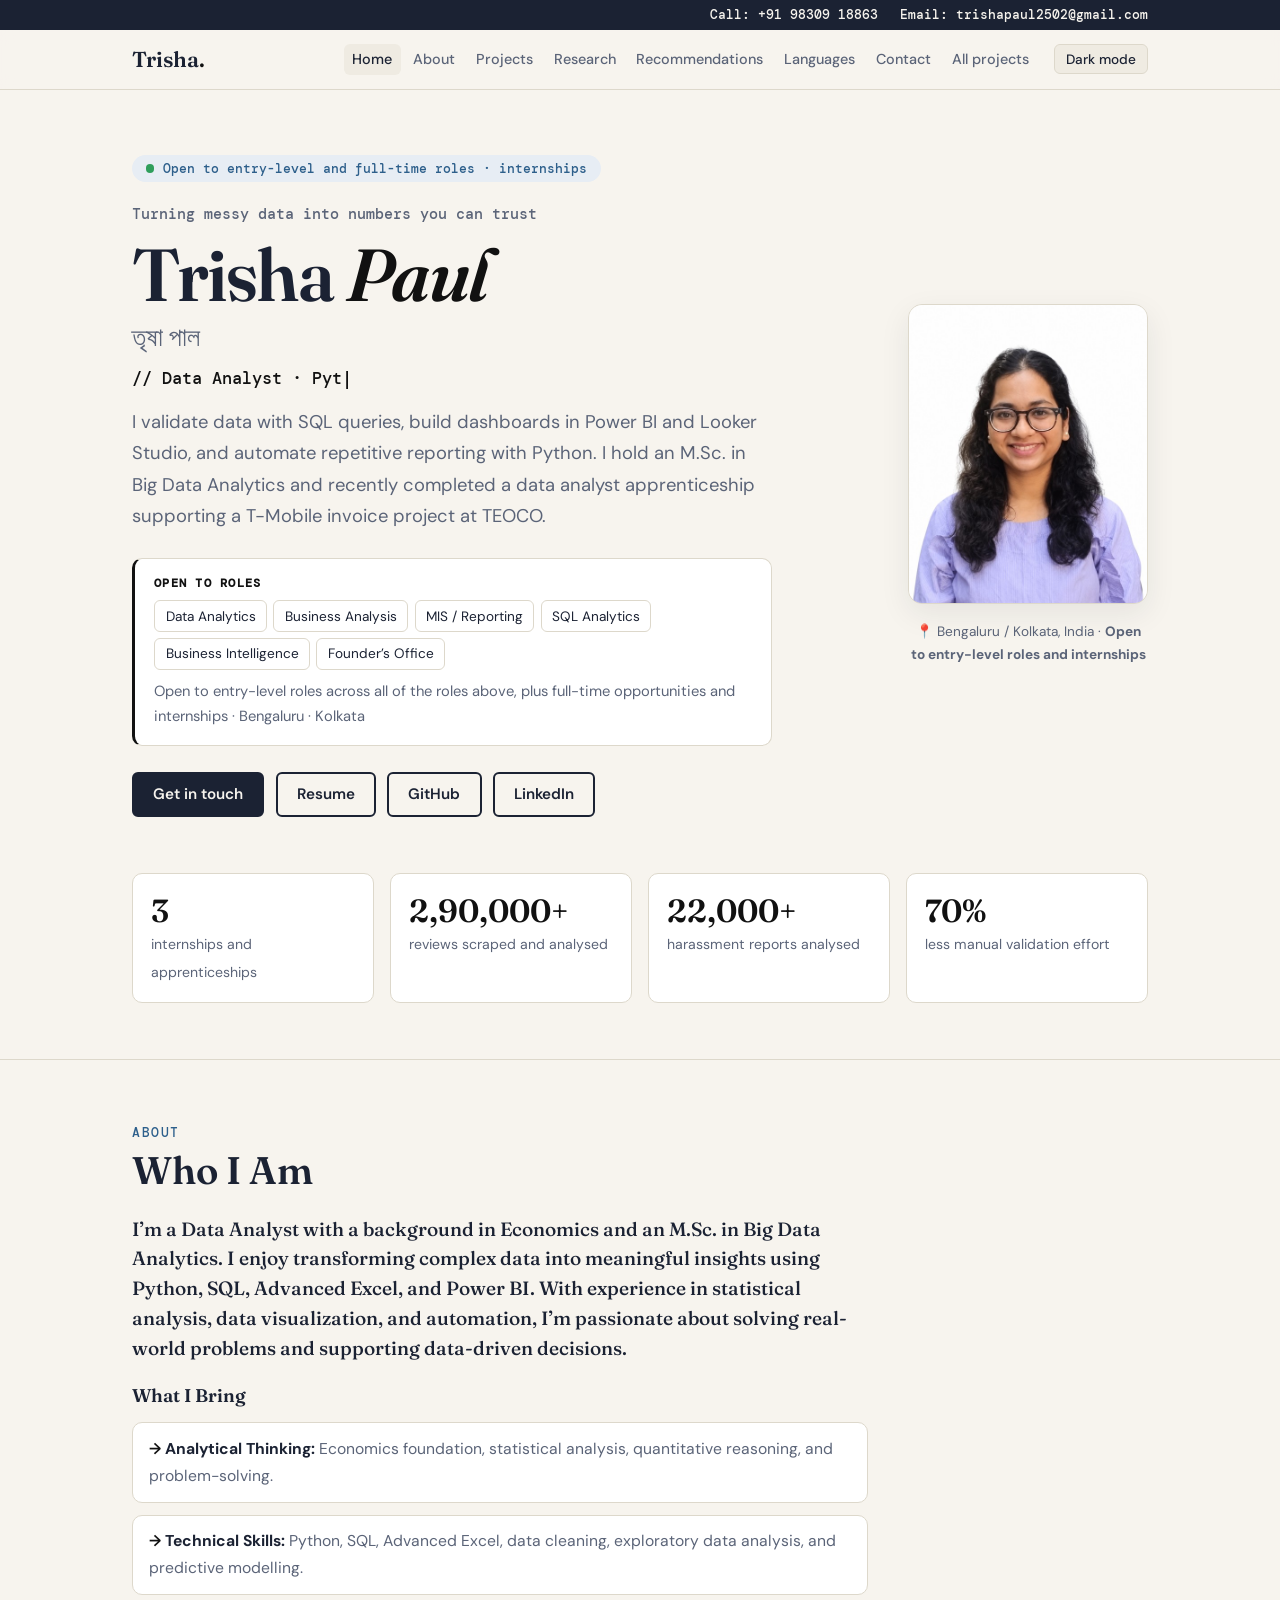
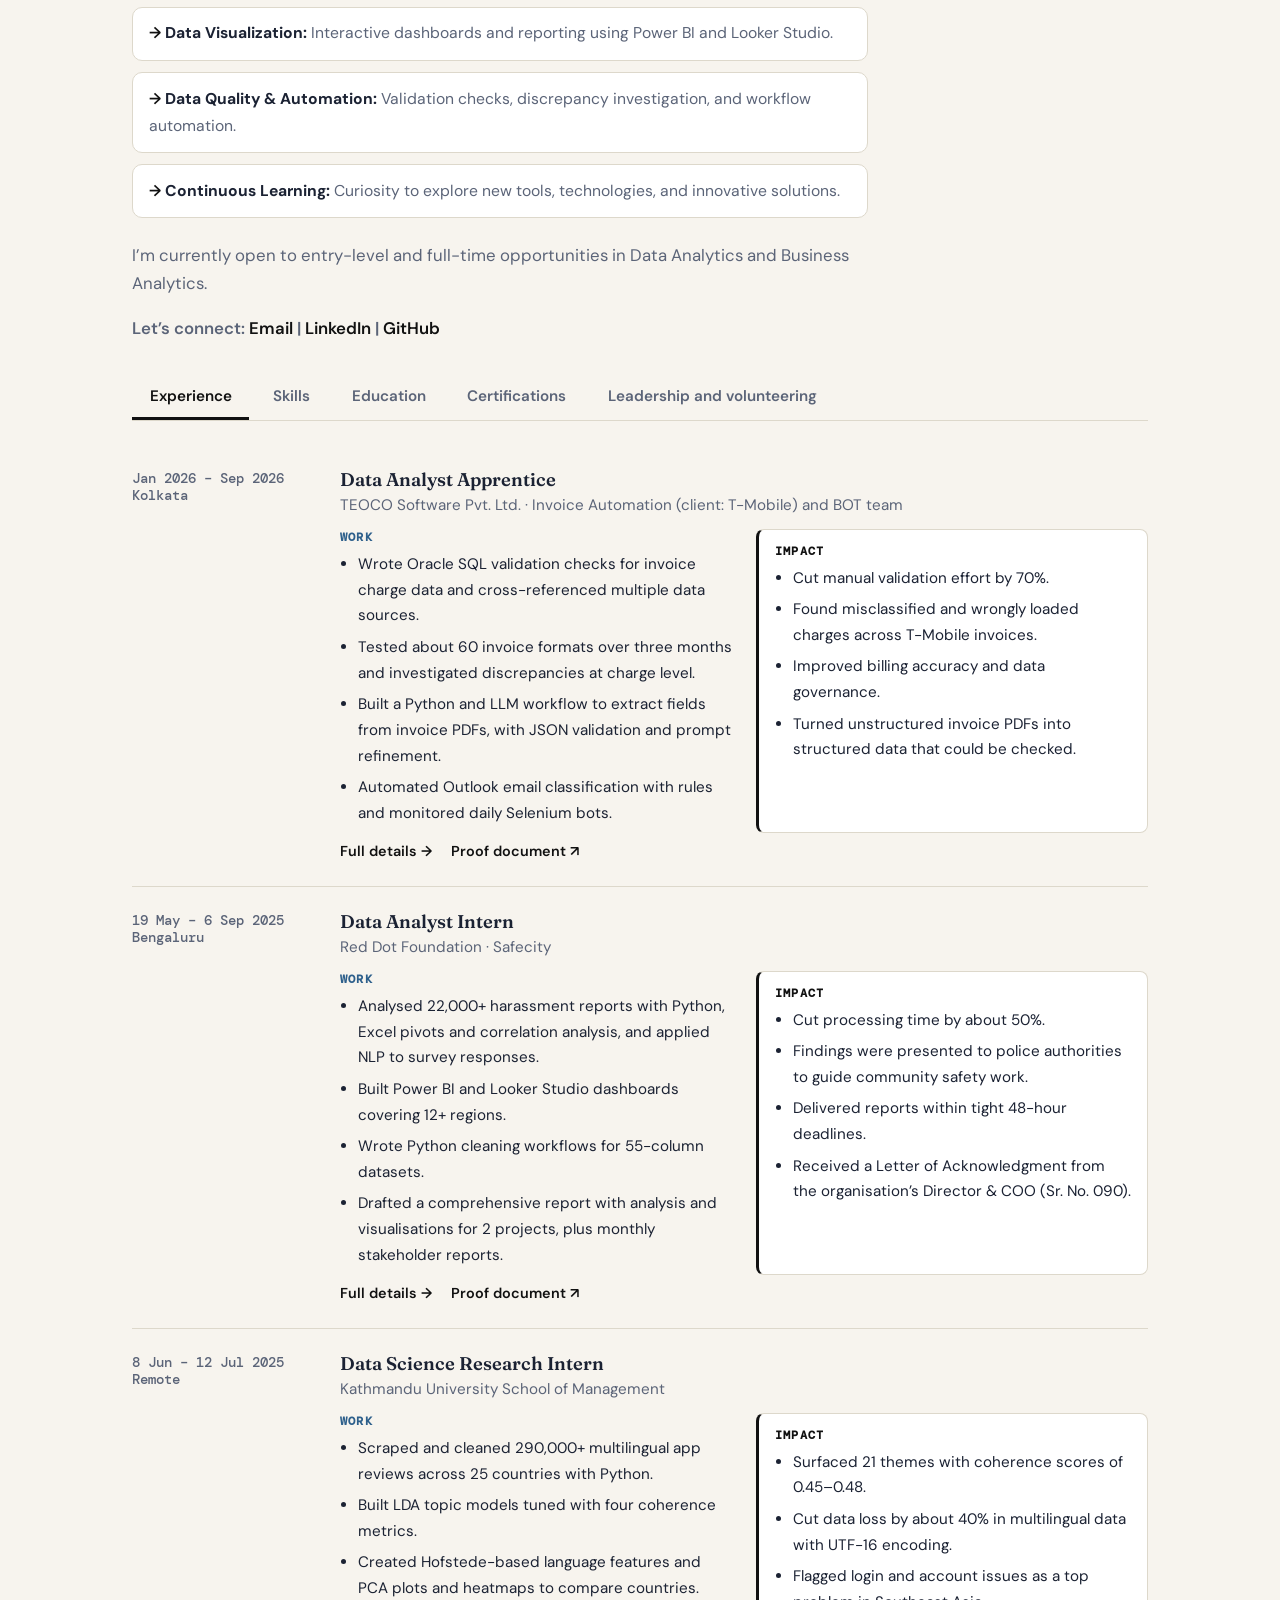
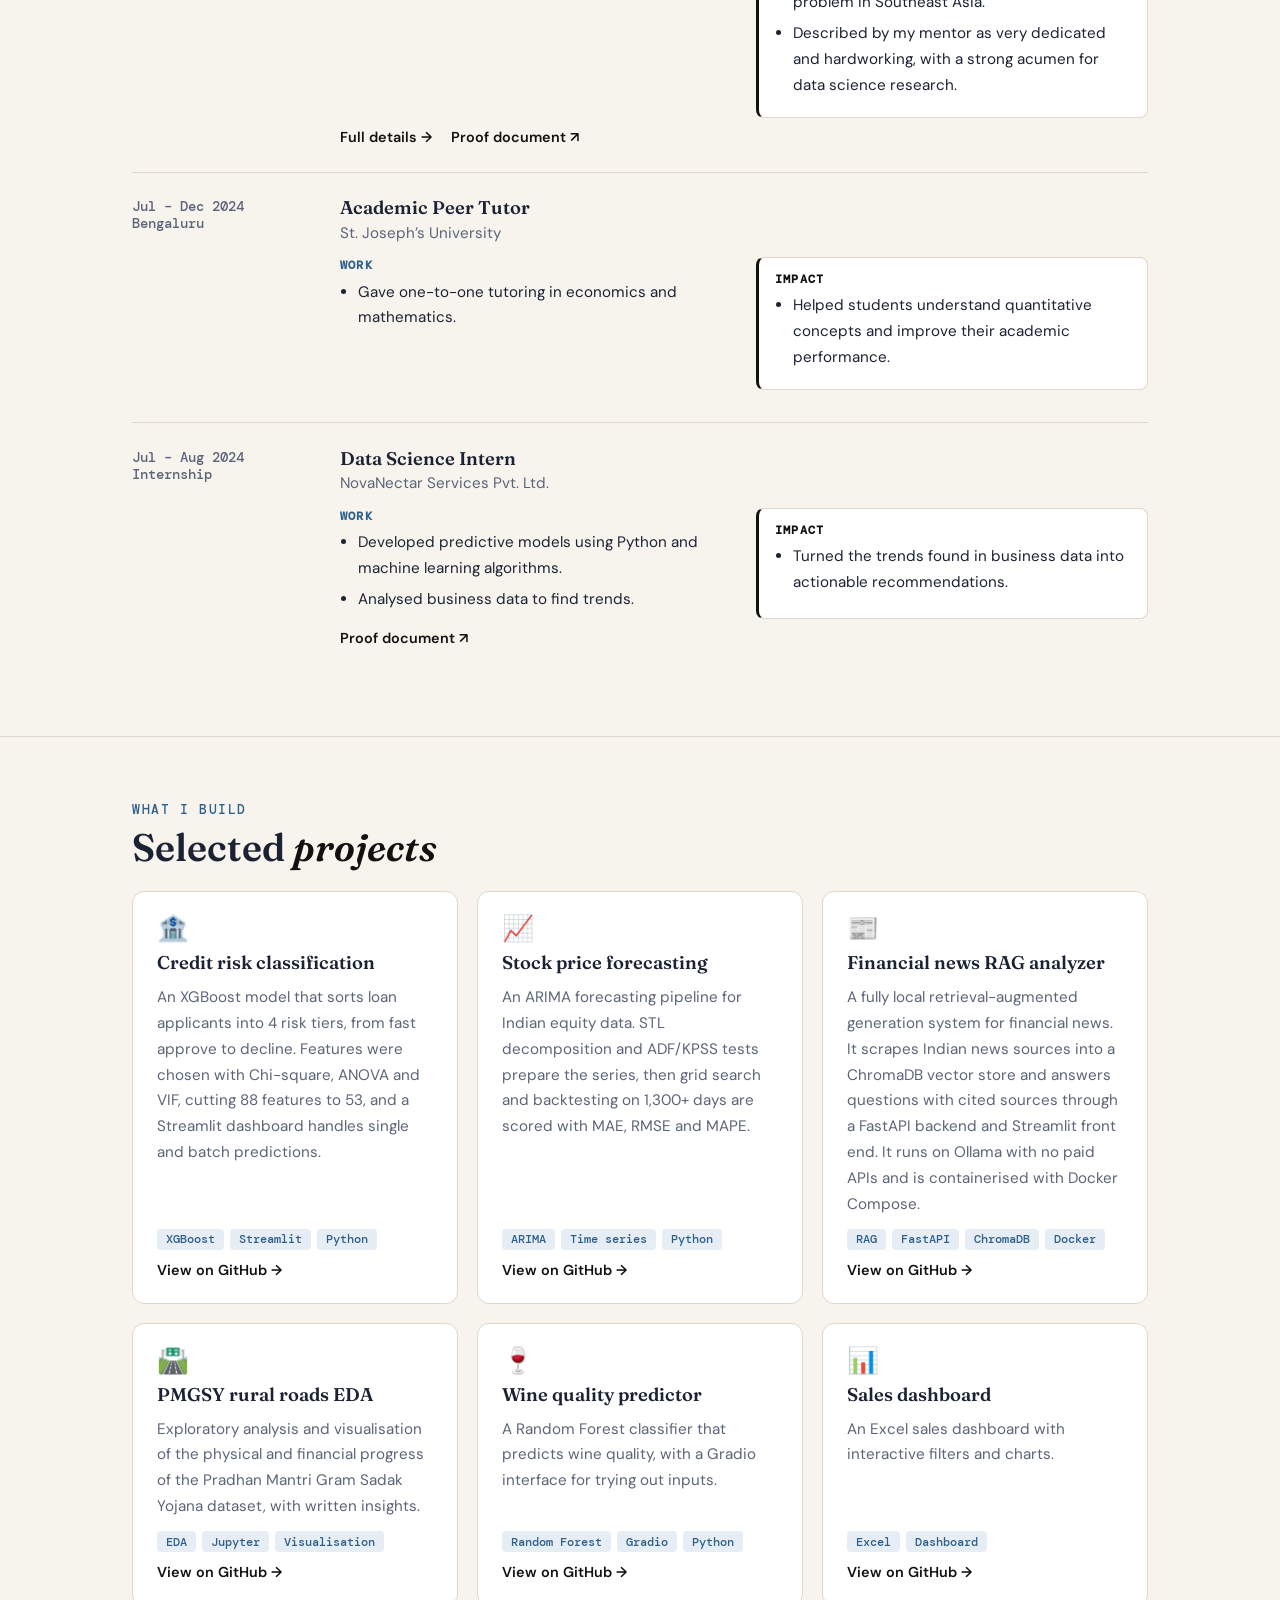
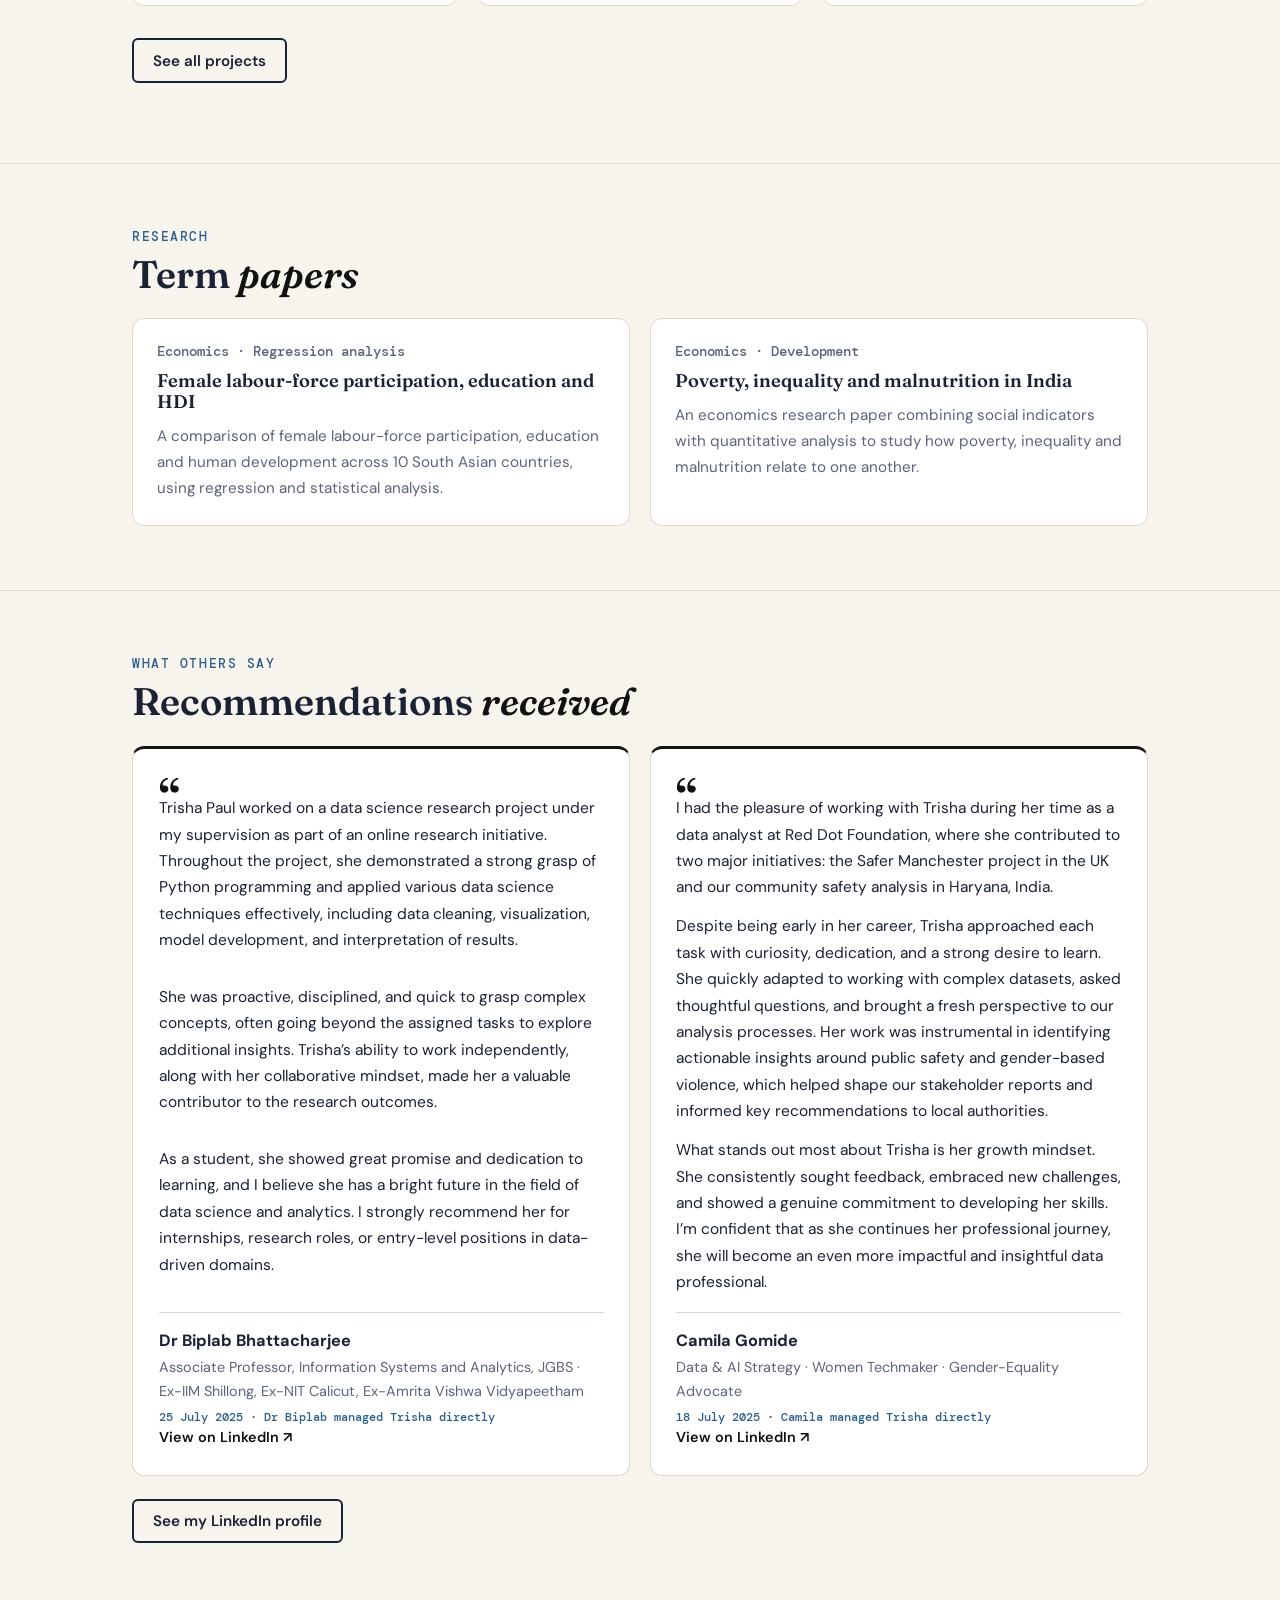
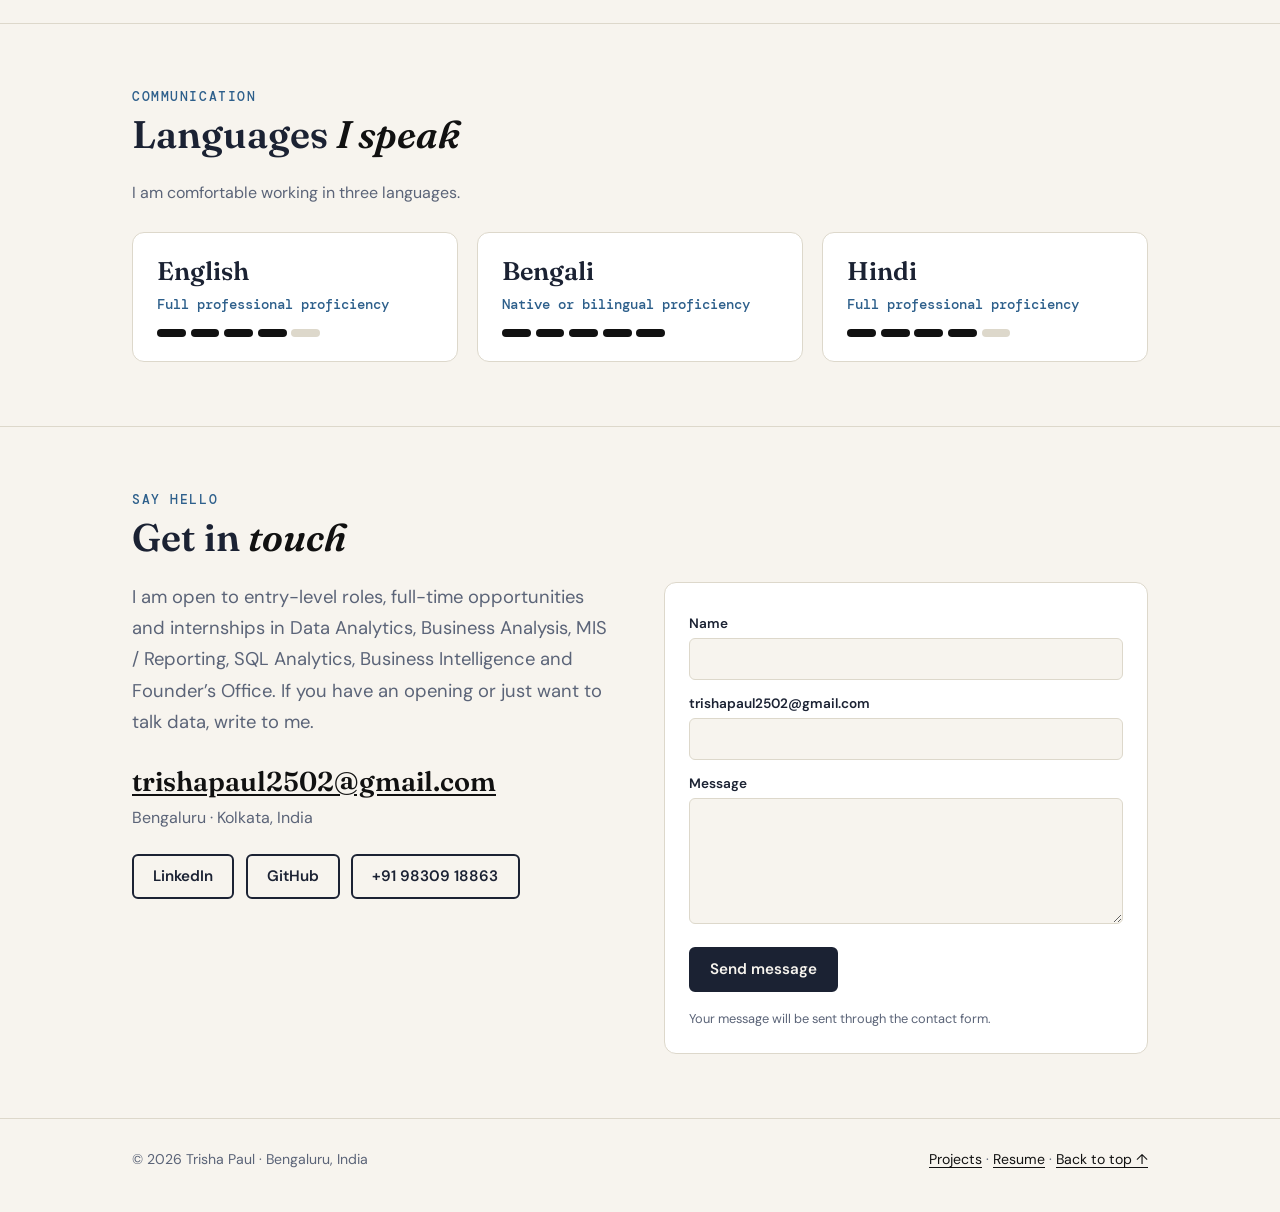
==== commit 7d3406e3: "Update portfolio contact form with Web3Forms" ====
--- a/index.html
+++ b/index.html
@@ -589,20 +589,27 @@
         </div>
       </div>
 
-      <form id="cform" class="form" novalidate>
-        <label for="cname">Name</label>
-        <input id="cname" name="name" type="text" autocomplete="name" required>
-        <label for="cmail">Your email</label>
-        <input id="cmail" name="email" type="email" autocomplete="email" required>
-        <label for="cmsg">Message</label>
-        <textarea id="cmsg" name="message" rows="5" required></textarea>
-        <p class="err" id="cerr" role="alert" hidden>Please fill in every field with a valid email.</p>
-        <button class="btn p" type="submit">Send message</button>
-        <p class="hint">This opens your email app with the message ready to send.</p>
-      </form>
-    </div>
-  </div>
-</section>
+<form id="cform" class="form" action="https://api.web3forms.com/submit" method="POST">
+
+  <!-- Replace with your actual Web3Forms access key -->
+  <input type="hidden" name="access_key" value="cacd8bc3-888a-4d5b-8c1a-88705e2f821c">
+
+  <input type="hidden" name="subject" value="New Portfolio Contact Message">
+
+  <label for="cname">Name</label>
+  <input id="cname" name="name" type="text" autocomplete="name" required>
+
+  <label for="cmail">trishapaul2502@gmail.com</label>
+  <input id="cmail" name="email" type="email" autocomplete="email" required>
+
+  <label for="cmsg">Message</label>
+  <textarea id="cmsg" name="message" rows="5" required></textarea>
+
+  <button class="btn p" type="submit">Send message</button>
+
+  <p class="hint">Your message will be sent through the contact form.</p>
+</form>
+
 
 </main>
 
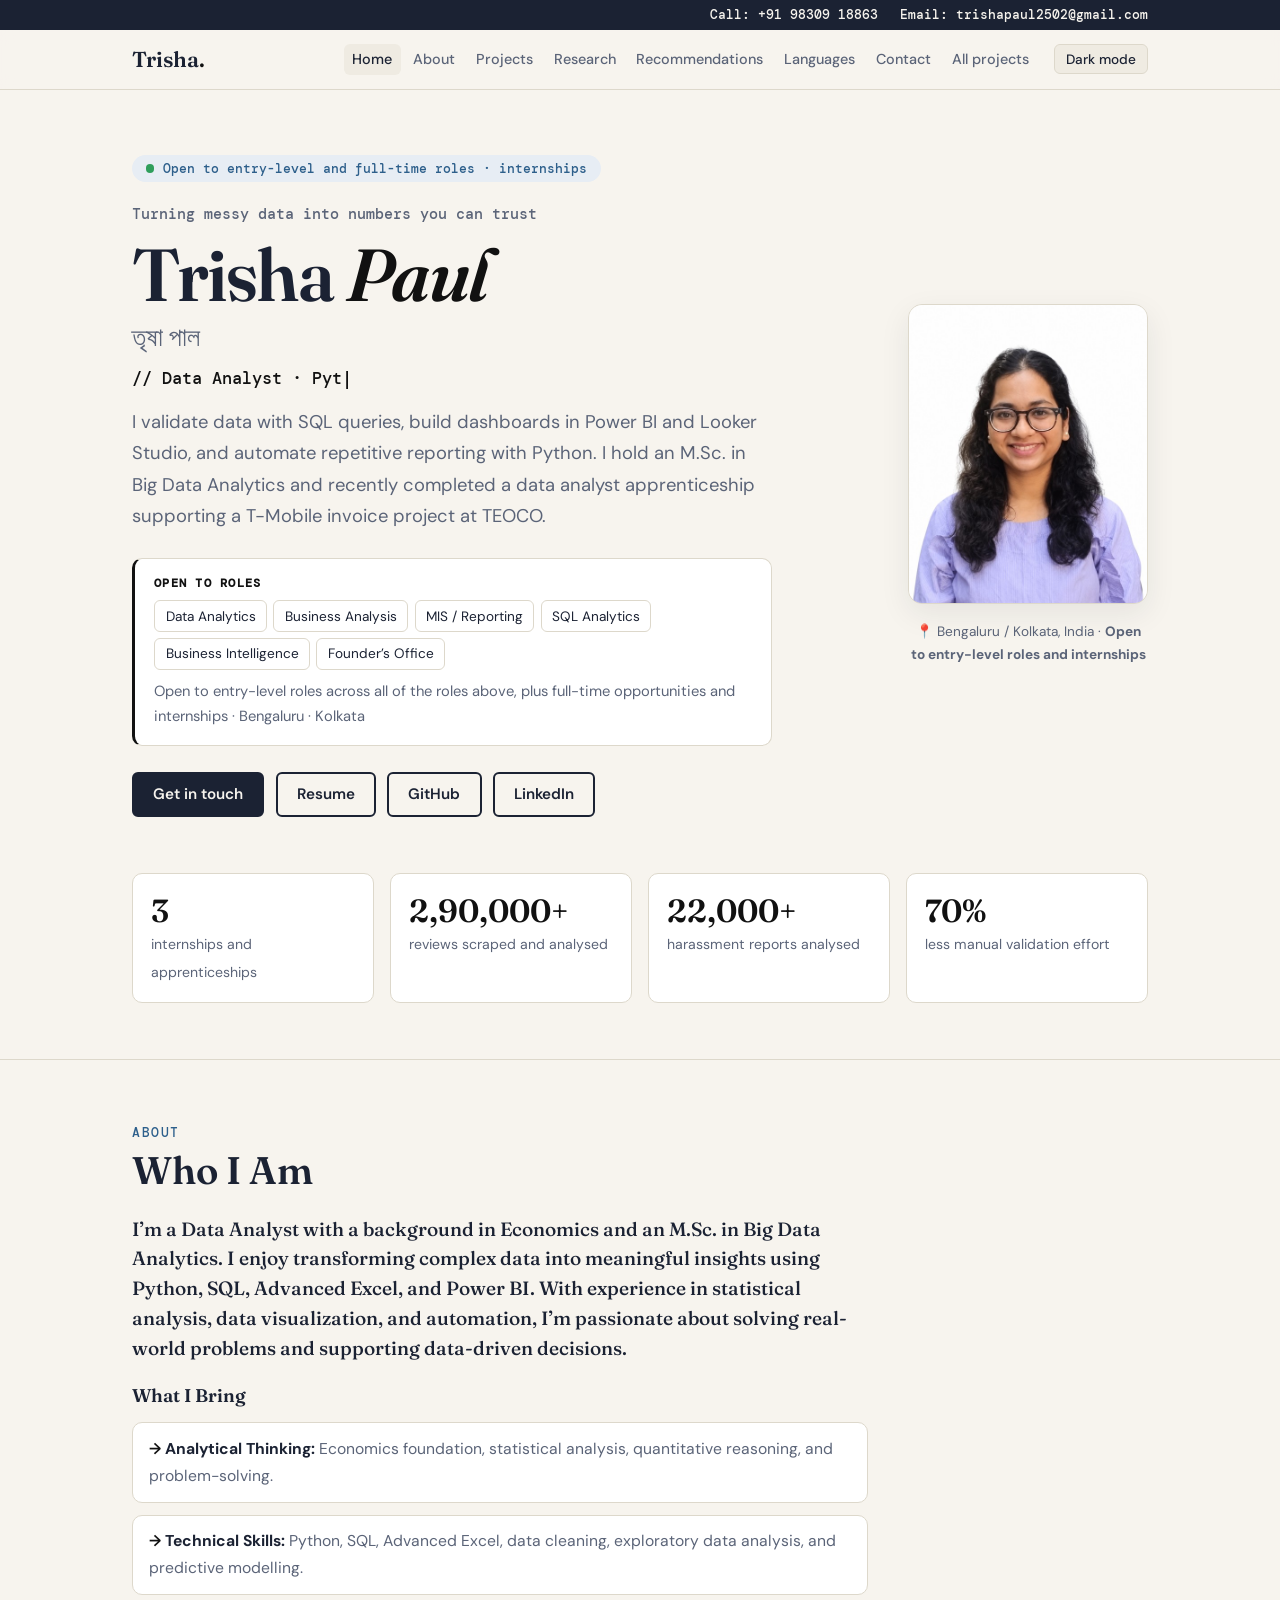
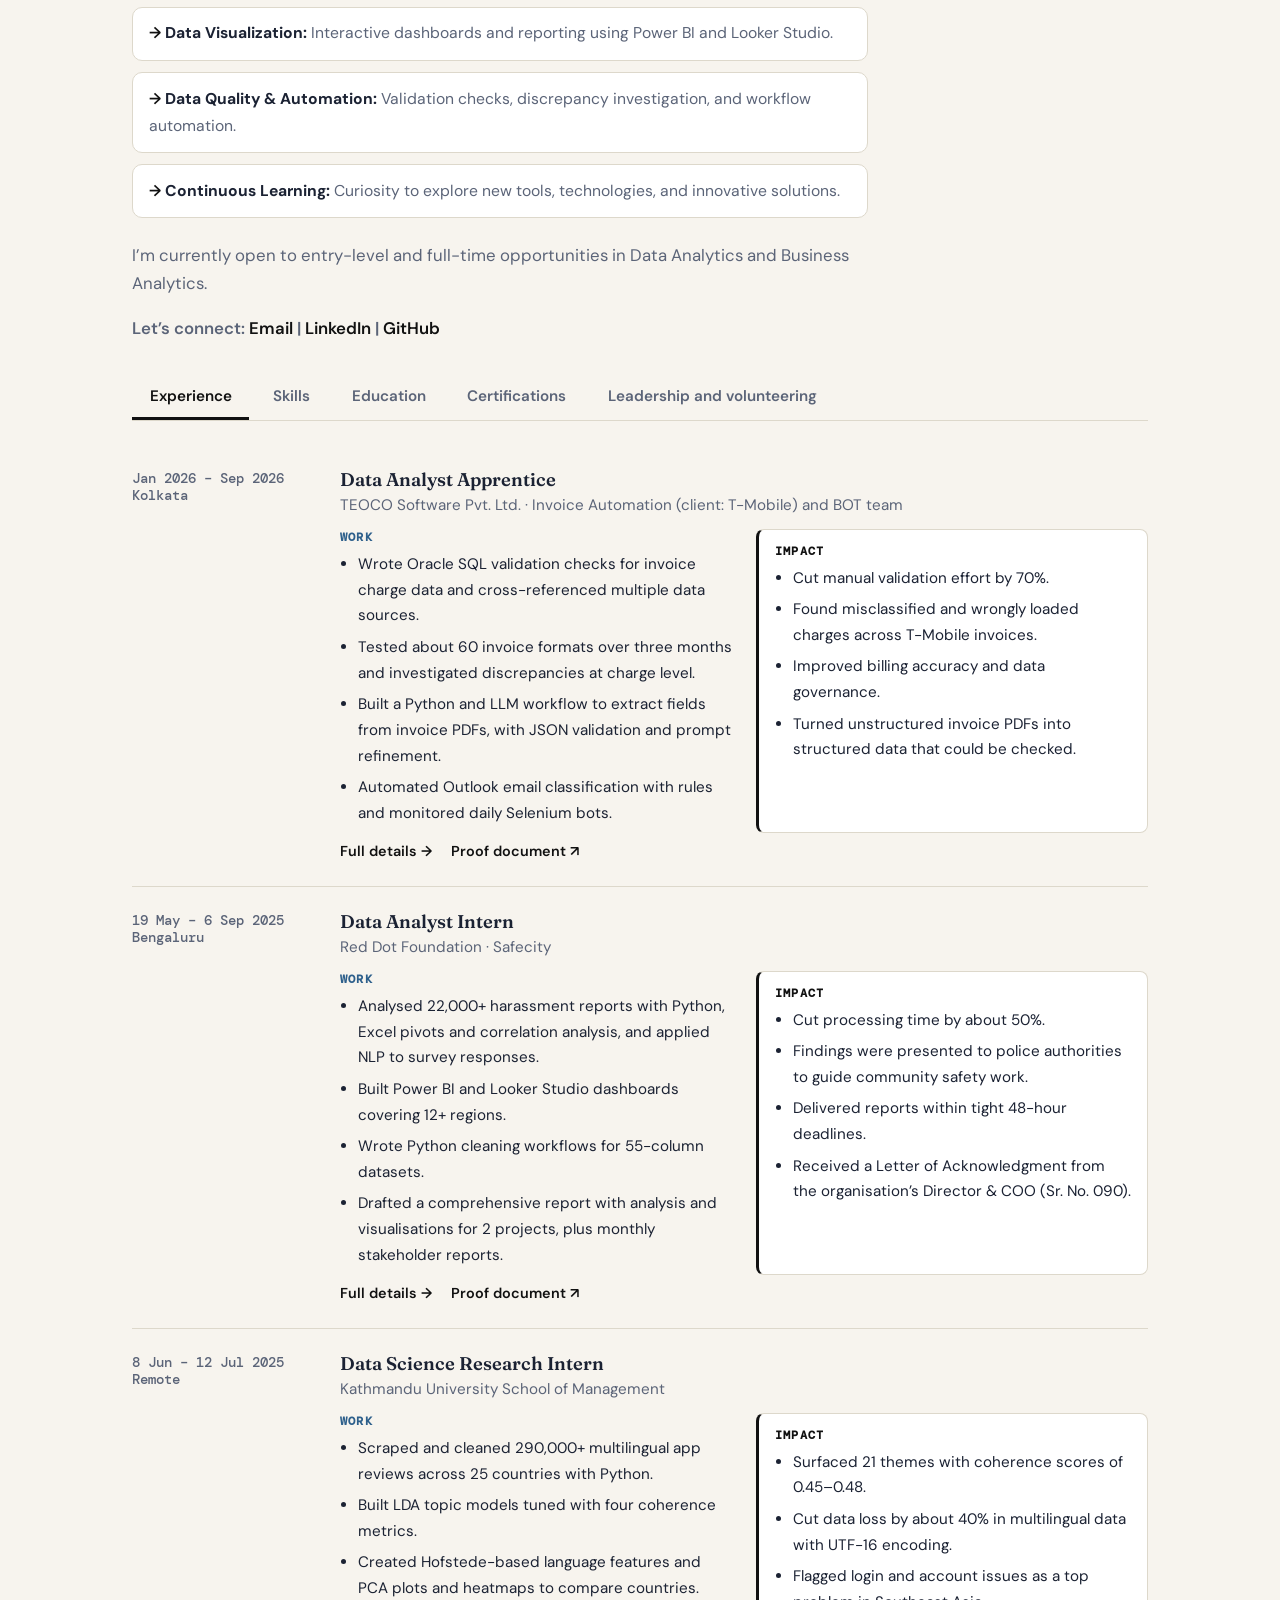
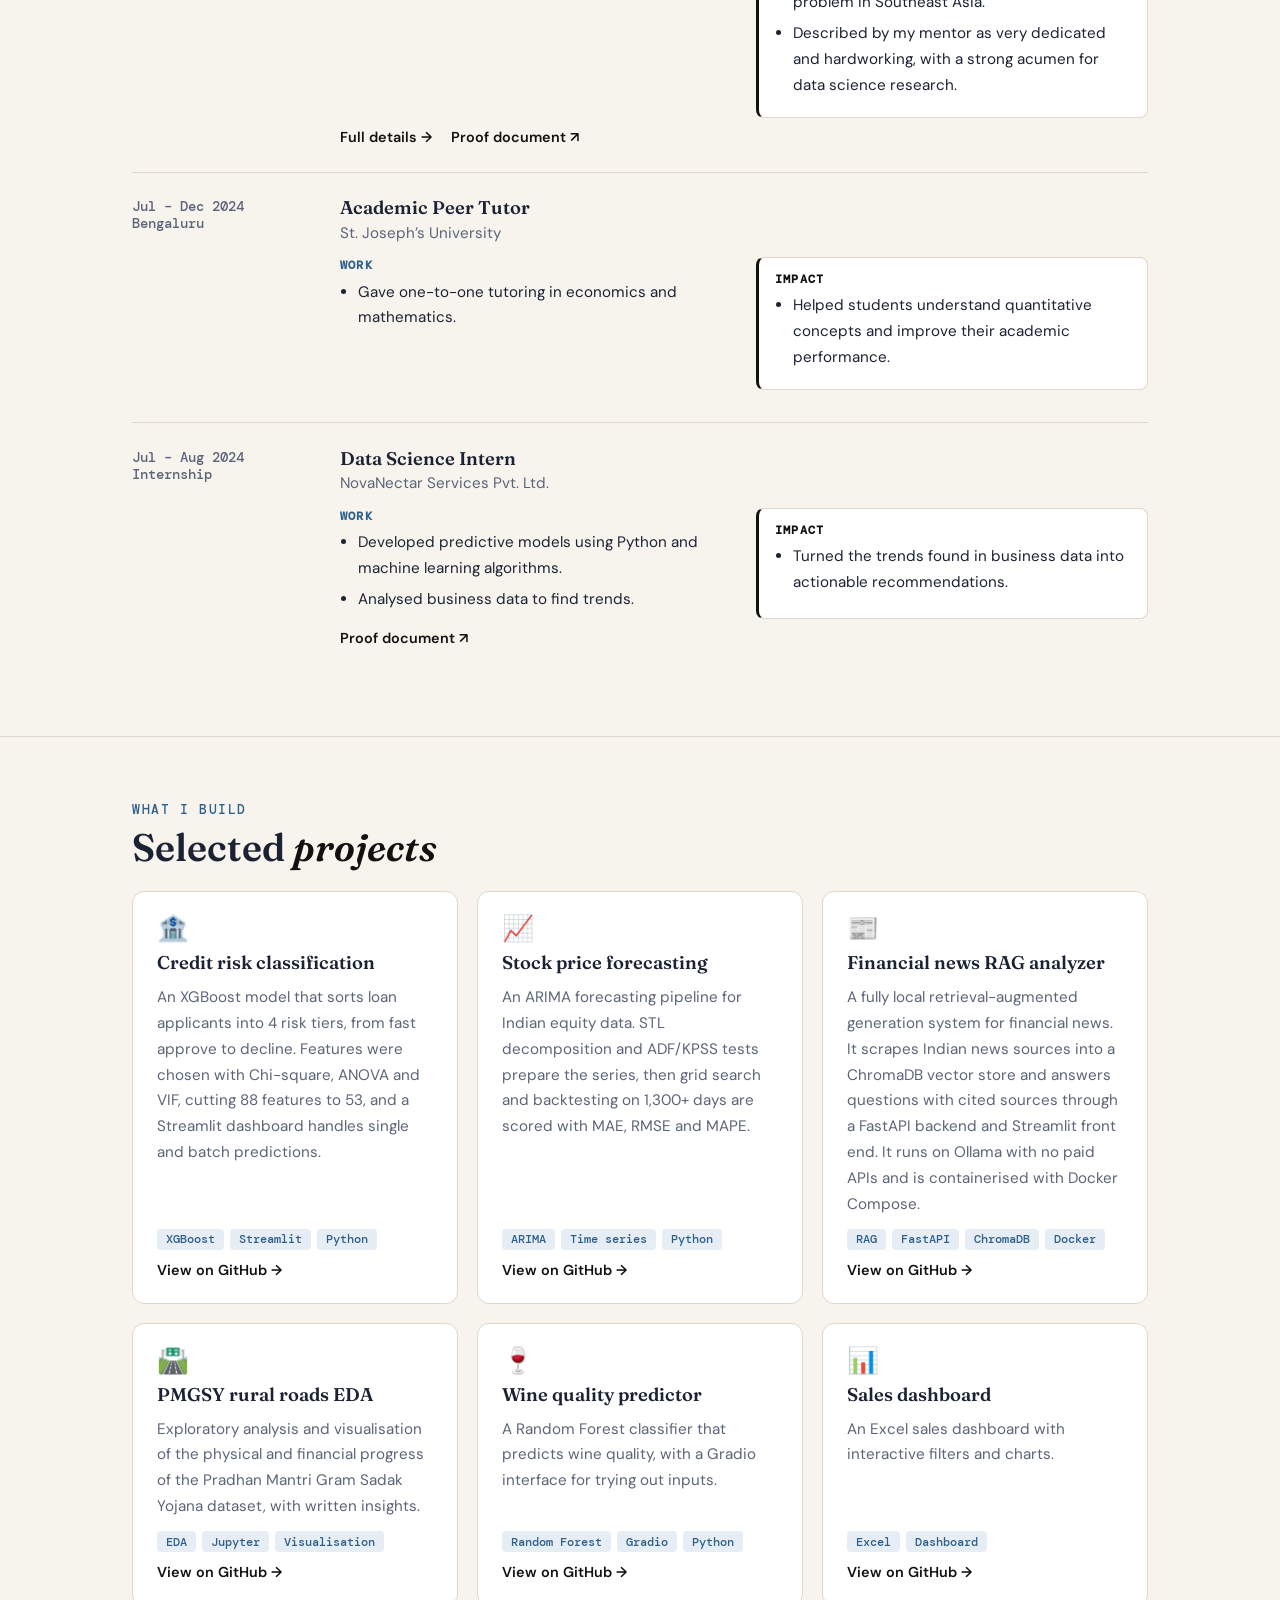
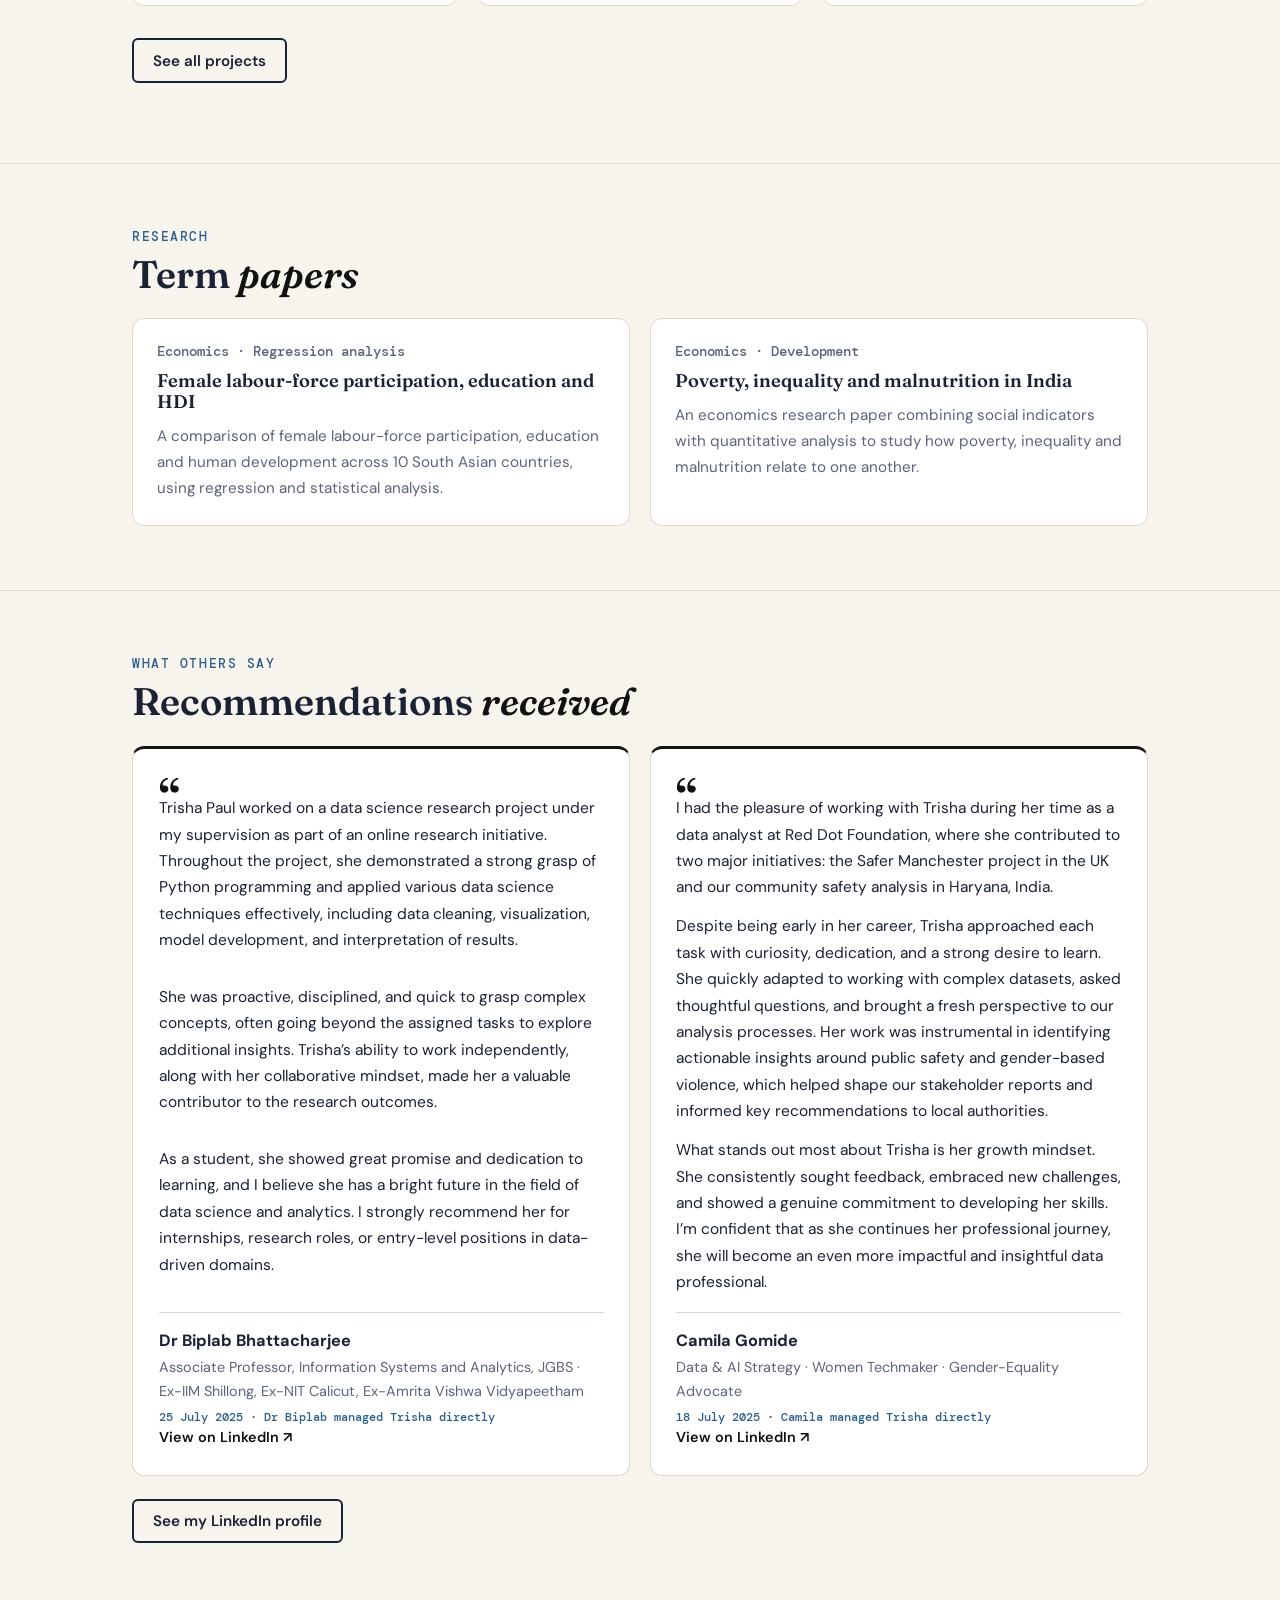
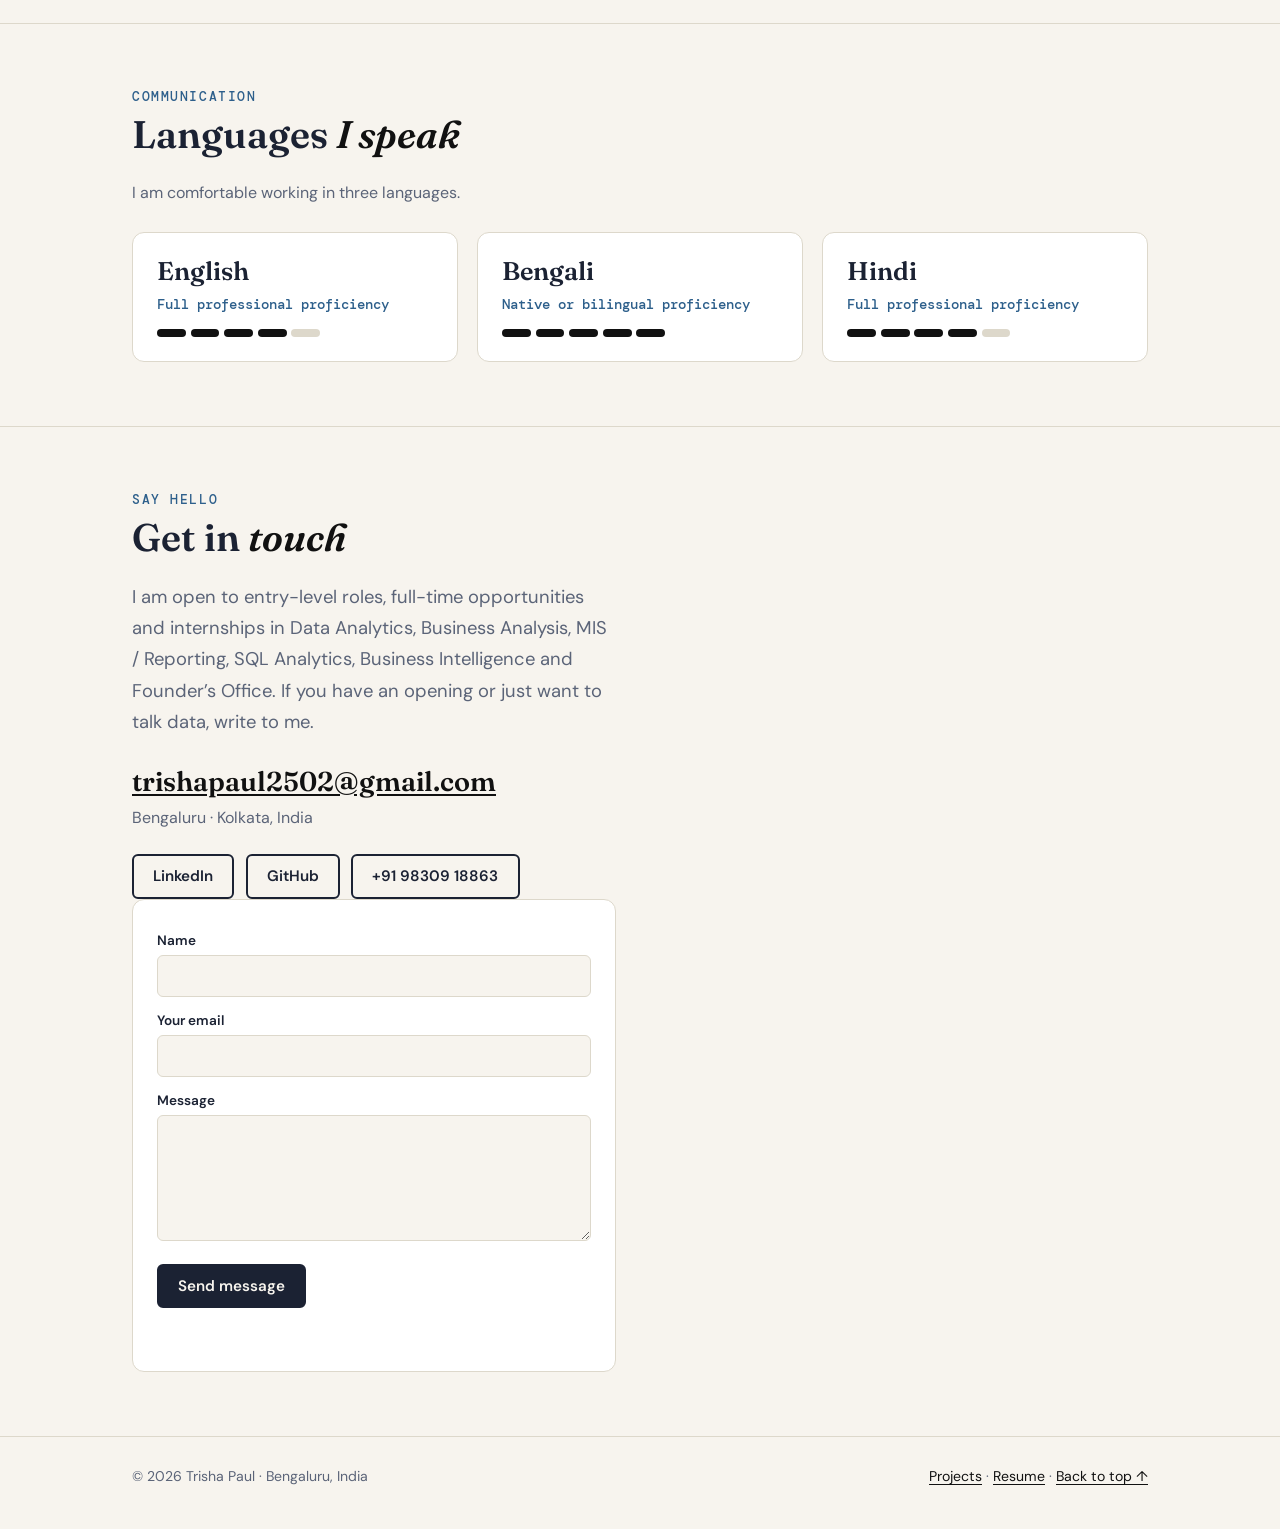
==== commit b61f2cdc: "Update portfolio contact form with Web3Forms" ====
--- a/index.html
+++ b/index.html
@@ -587,37 +587,74 @@
           <a class="btn" href="https://github.com/Trishapaul5" target="_blank" rel="noopener noreferrer">GitHub</a>
           <a class="btn" href="tel:+919830918863">+91 98309 18863</a>
         </div>
-      </div>
-
-<form id="cform" class="form" action="https://api.web3forms.com/submit" method="POST">
-
-  <!-- Replace with your actual Web3Forms access key -->
-  <input type="hidden" name="access_key" value="cacd8bc3-888a-4d5b-8c1a-88705e2f821c">
-
-  <input type="hidden" name="subject" value="New Portfolio Contact Message">
+
+<form id="cform" class="form" onsubmit="handleSubmit(event)">
+  <input
+    type="hidden"
+    name="access_key"
+    value="cacd8bc3-888a-4d5b-8c1a-88705e2f821c"
+  >
+
+  <input
+    type="hidden"
+    name="subject"
+    value="New Portfolio Contact Message"
+  >
 
   <label for="cname">Name</label>
-  <input id="cname" name="name" type="text" autocomplete="name" required>
-
-  <label for="cmail">trishapaul2502@gmail.com</label>
-  <input id="cmail" name="email" type="email" autocomplete="email" required>
+  <input
+    id="cname"
+    name="name"
+    type="text"
+    autocomplete="name"
+    required
+  >
+
+  <label for="cmail">Your email</label>
+  <input
+    id="cmail"
+    name="email"
+    type="email"
+    autocomplete="email"
+    required
+  >
 
   <label for="cmsg">Message</label>
-  <textarea id="cmsg" name="message" rows="5" required></textarea>
-
-  <button class="btn p" type="submit">Send message</button>
-
-  <p class="hint">Your message will be sent through the contact form.</p>
+  <textarea
+    id="cmsg"
+    name="message"
+    rows="5"
+    required
+  ></textarea>
+
+  <button id="sendBtn" class="btn p" type="submit">
+    Send message
+  </button>
+
+  <p id="msg" role="status" aria-live="polite"></p>
 </form>
 
+      </div><!-- Close contactgrid -->
+    </div><!-- Close wrap -->
+  </section><!-- Close contact section -->
 
 </main>
 
 <footer>
   <div class="wrap foot">
     <span>© <span id="year">2026</span> Trisha Paul · Bengaluru, India</span>
-    <span><a href="projects.html">Projects</a> · <a href="Trisha_Paul_Resume.pdf" target="_blank" rel="noopener noreferrer">Resume</a> · <a href="#hero">Back to top ↑</a></span>
-  </div>
+    <span>
+      <a href="projects.html">Projects</a> ·
+      <a href="Trisha_Paul_Resume.pdf" target="_blank" rel="noopener noreferrer">Resume</a> ·
+      <a href="#hero">Back to top ↑</a>
+    </span>
+  </div>
+</footer>
+
+<script src="script.js"></script>
+</body>
+</html>
+
 </footer>
 
 <script src="script.js"></script>
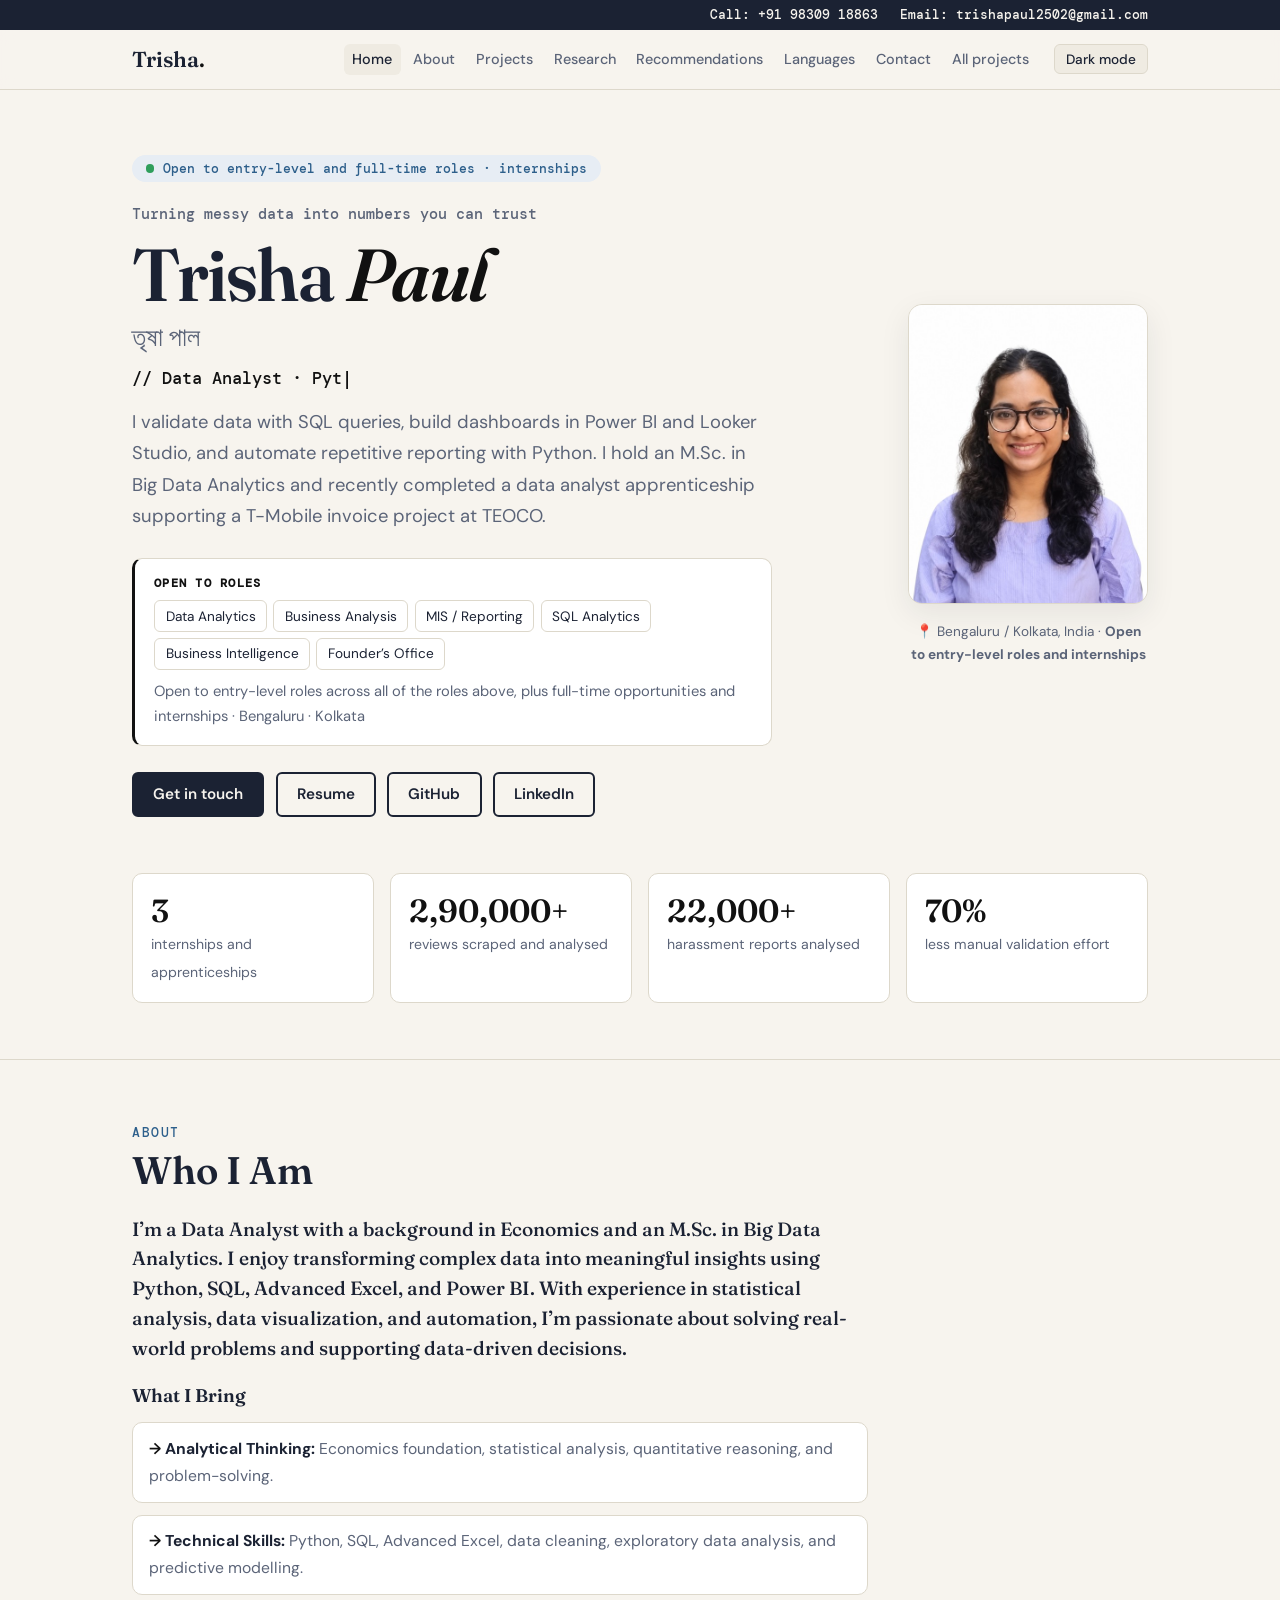
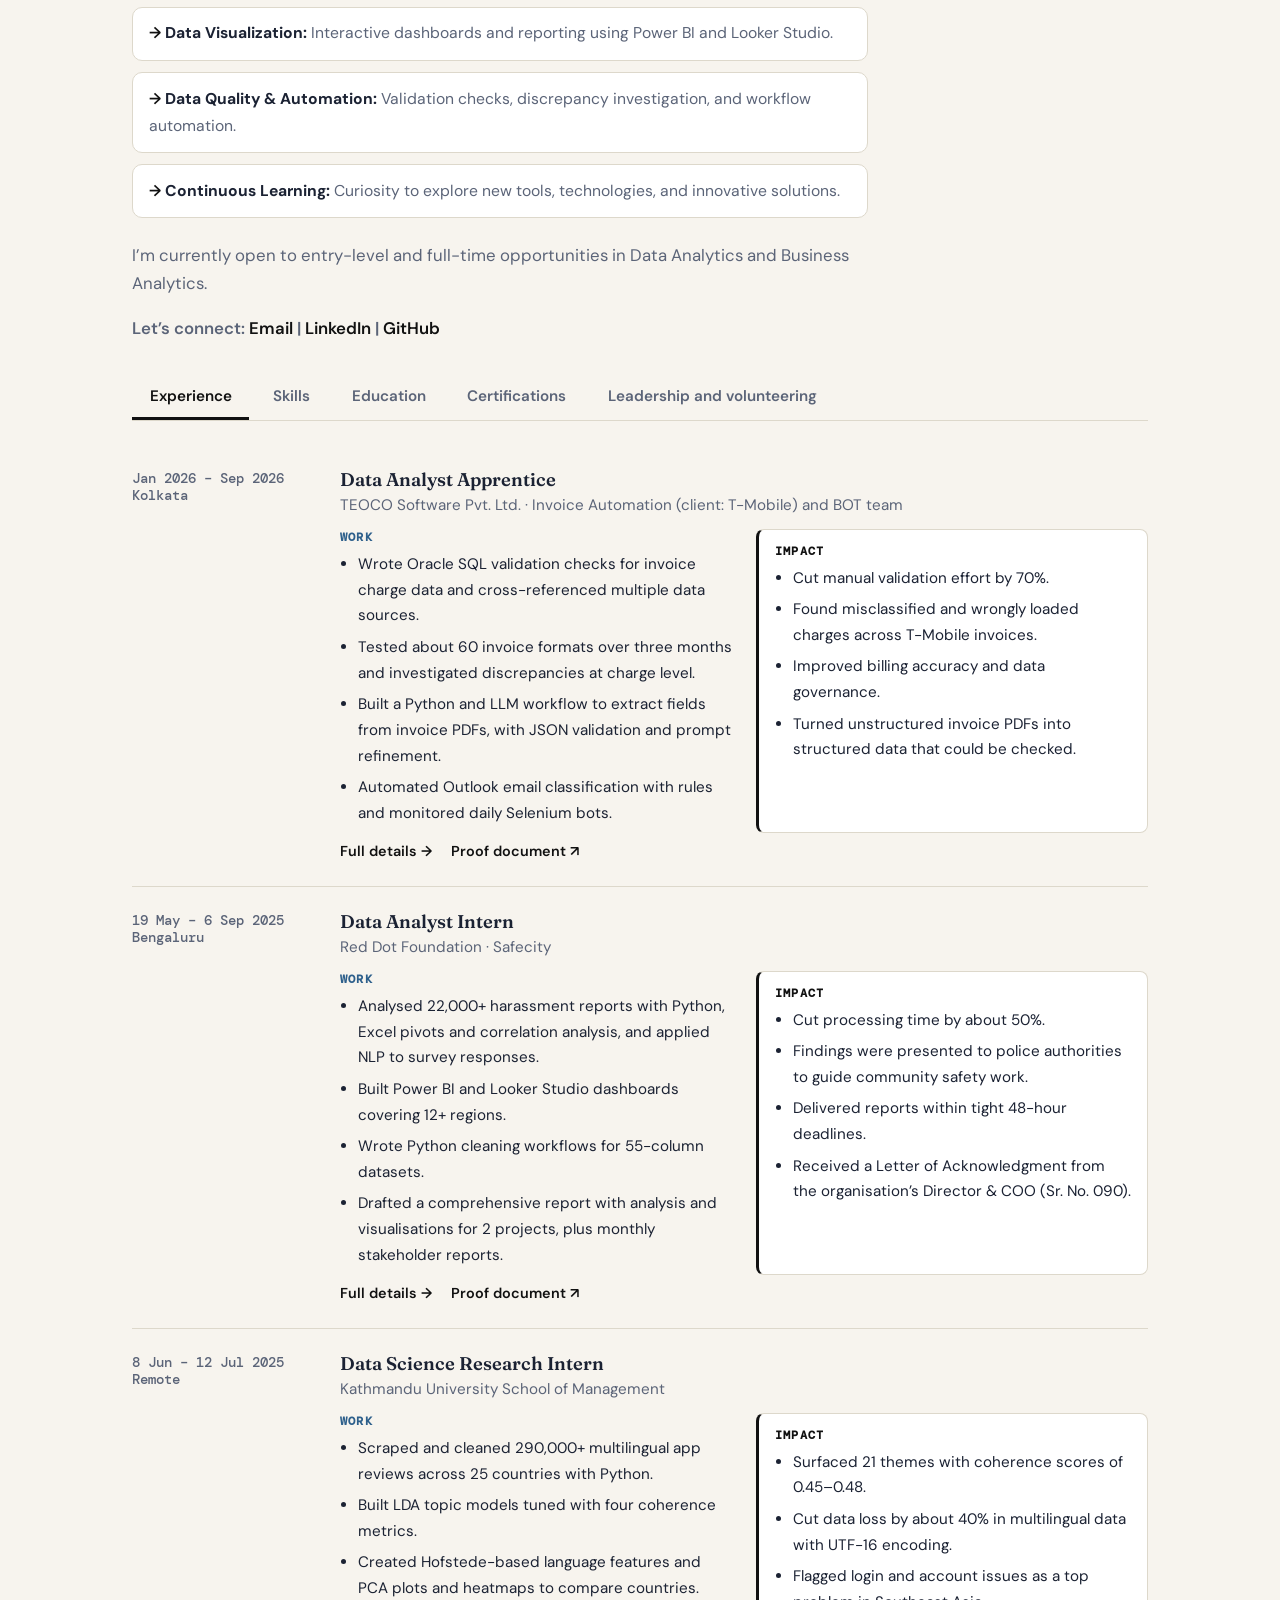
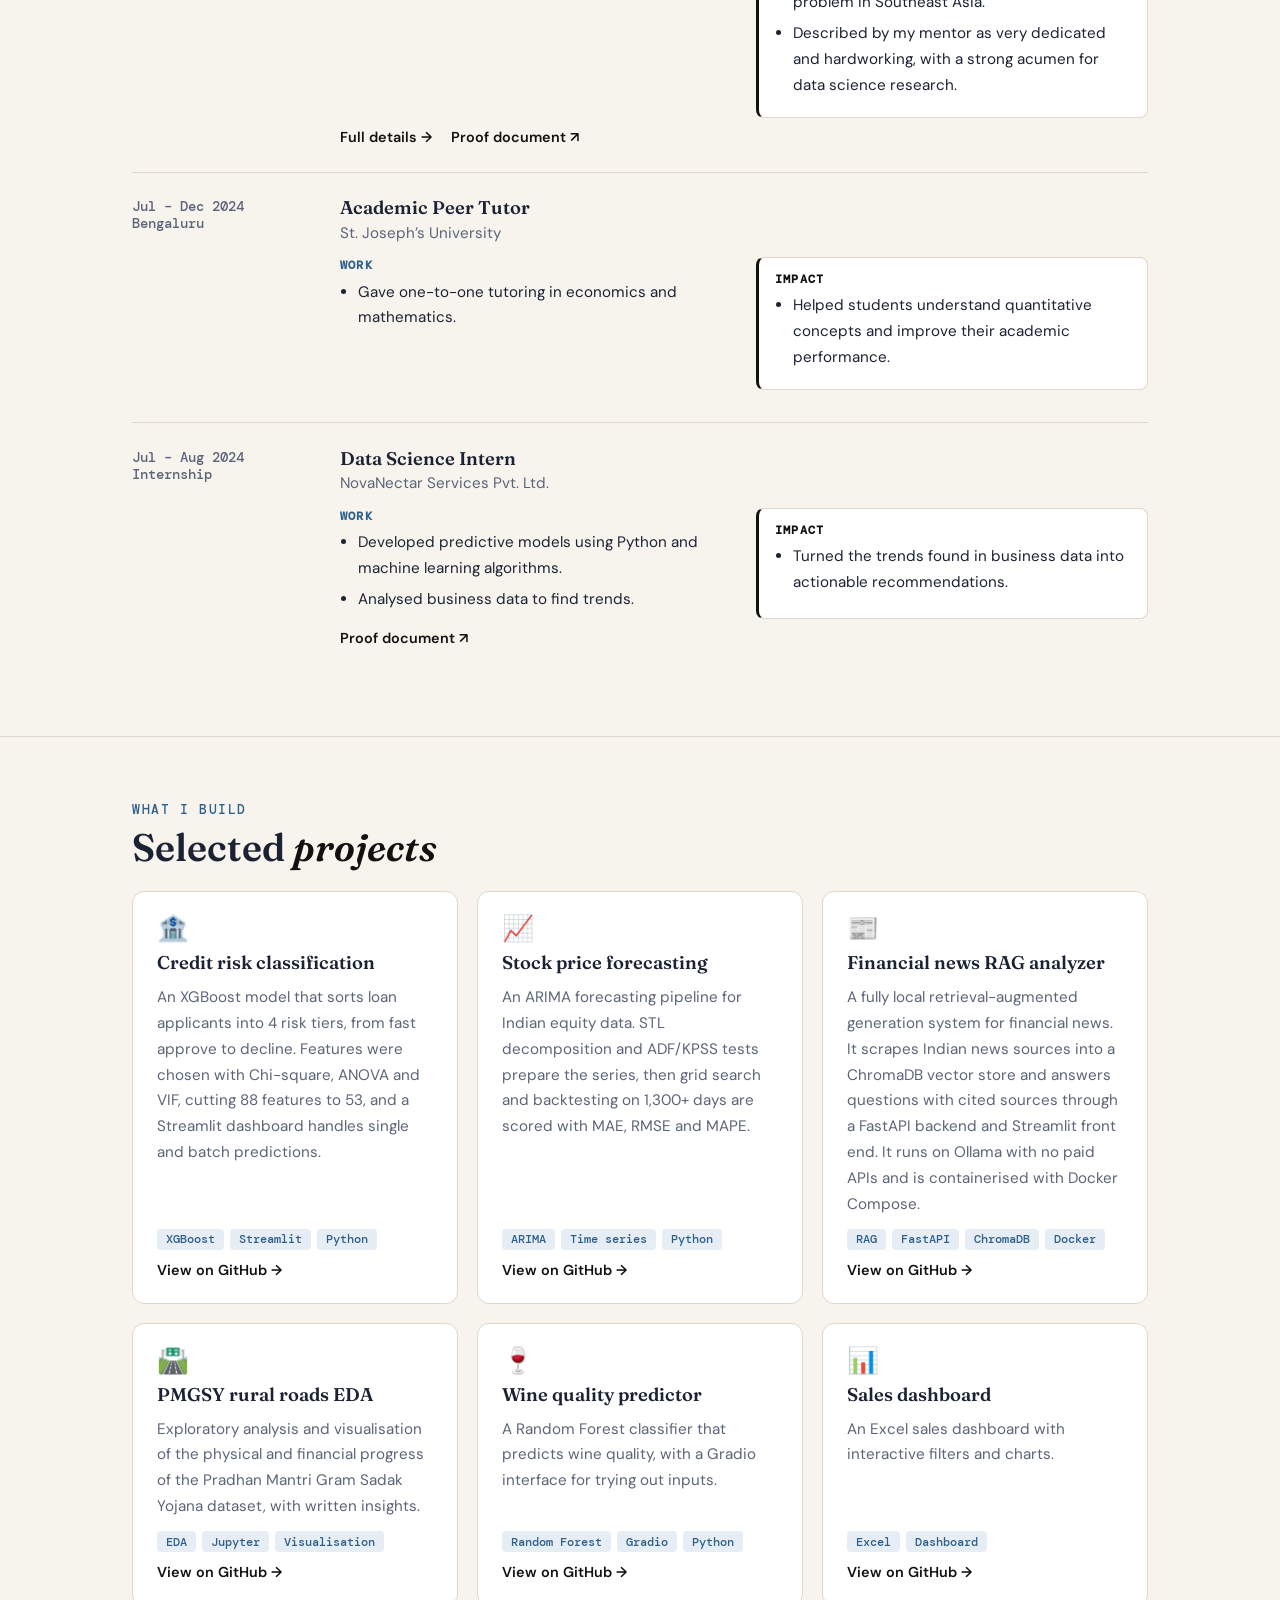
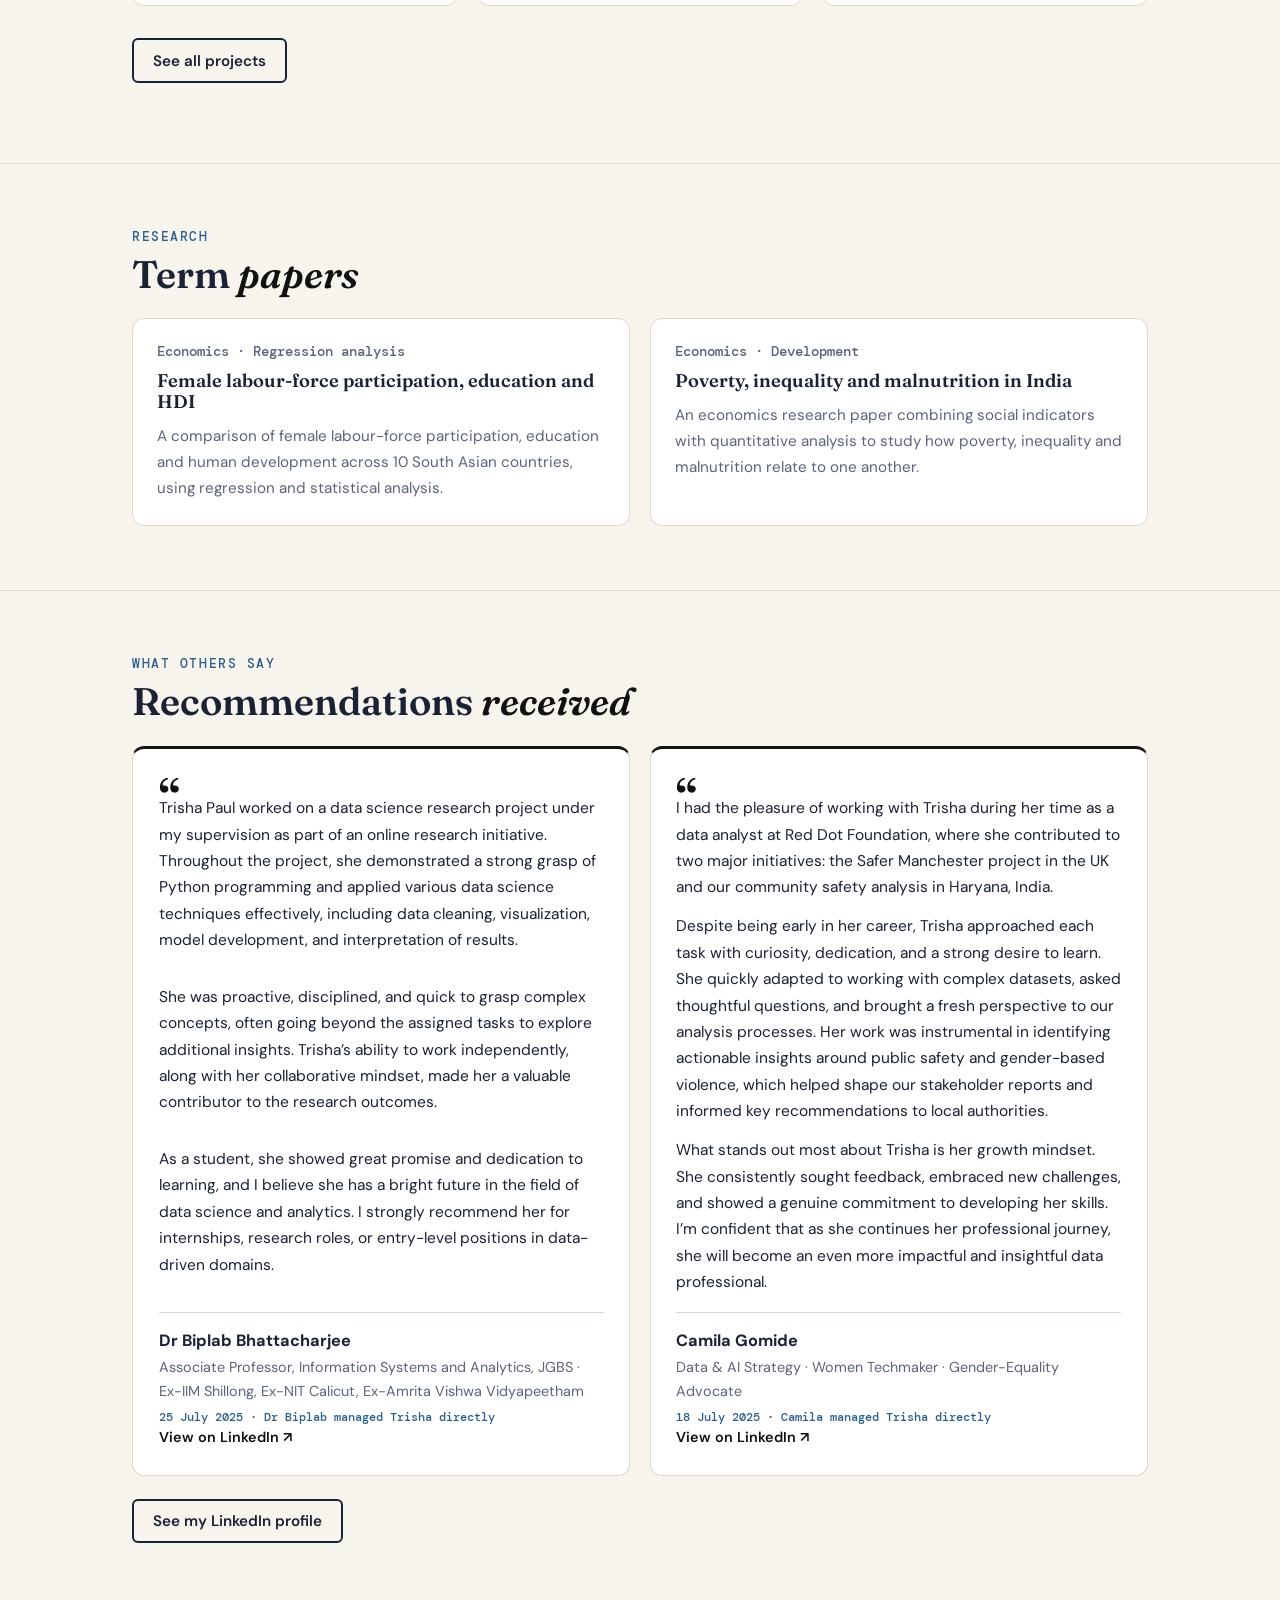
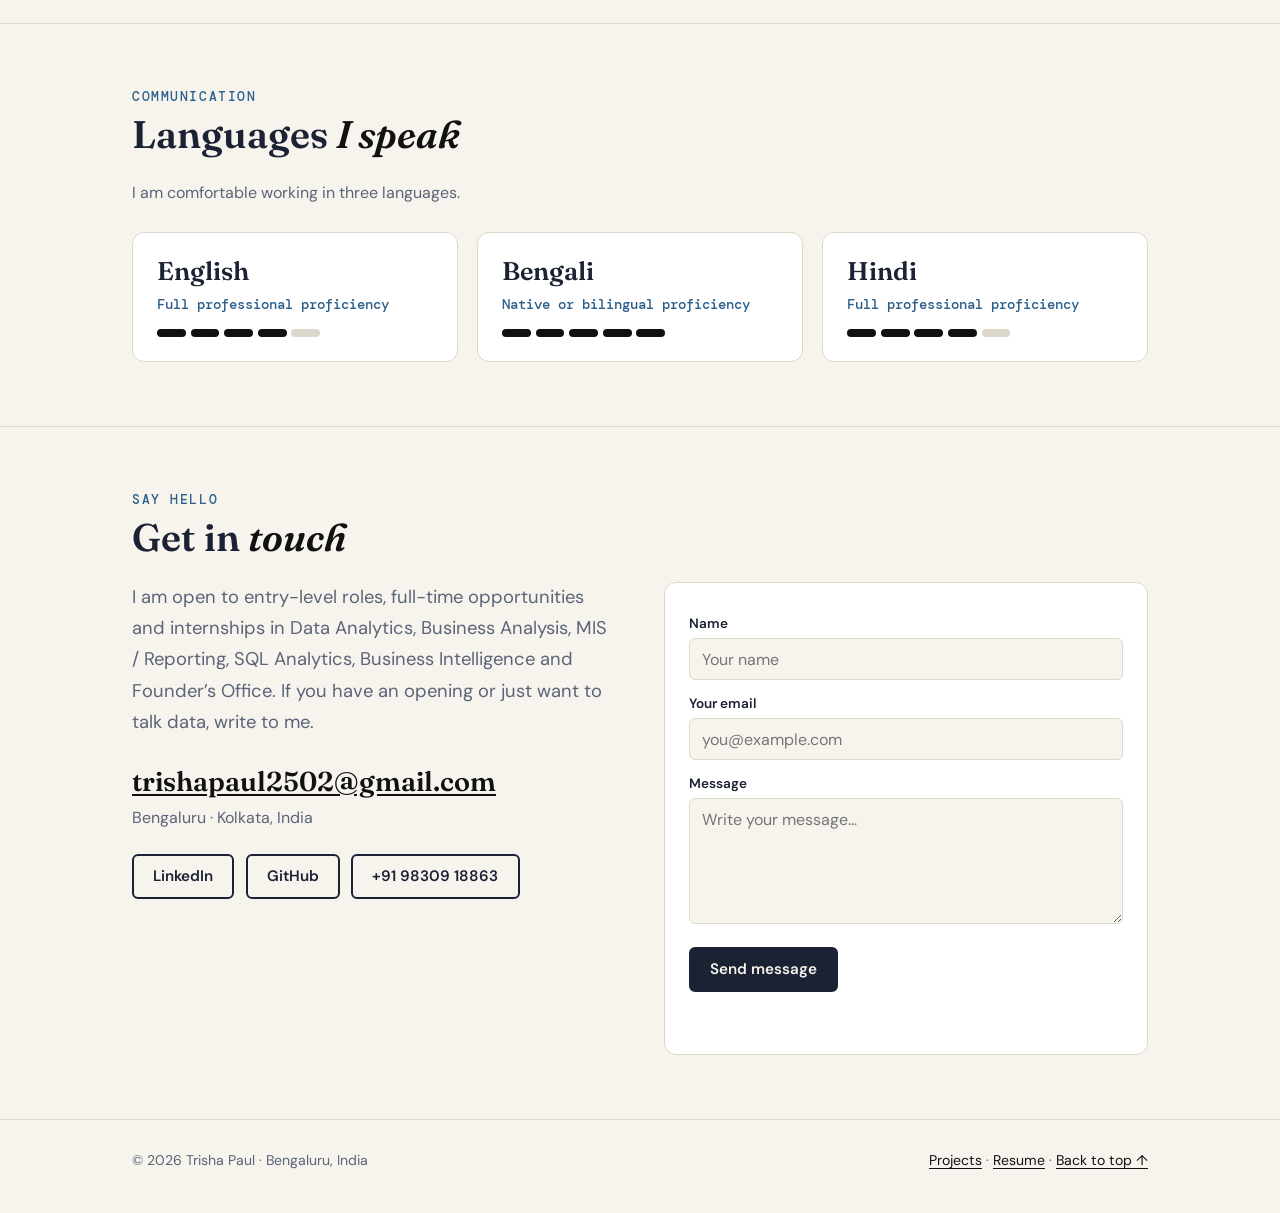
==== commit 6cca75aa: "Updated" ====
--- a/index.html
+++ b/index.html
@@ -577,66 +577,78 @@
   <div class="wrap">
     <p class="kicker">Say hello</p>
     <h2>Get in <em>touch</em></h2>
+
     <div class="contactgrid">
       <div>
-        <p class="lead">I am open to entry-level roles, full-time opportunities and internships in Data Analytics, Business Analysis, MIS / Reporting, SQL Analytics, Business Intelligence and Founder’s Office. If you have an opening or just want to talk data, write to me.</p>
-        <a class="big" href="mailto:trishapaul2502@gmail.com">trishapaul2502@gmail.com</a>
+        <p class="lead">
+          I am open to entry-level roles, full-time opportunities and
+          internships in Data Analytics, Business Analysis, MIS / Reporting,
+          SQL Analytics, Business Intelligence and Founder’s Office.
+          If you have an opening or just want to talk data, write to me.
+        </p>
+
+        <a class="big" href="mailto:trishapaul2502@gmail.com">
+          trishapaul2502@gmail.com
+        </a>
+
         <p class="loc">Bengaluru · Kolkata, India</p>
+
         <div class="btns">
-          <a class="btn" href="https://www.linkedin.com/in/trisha-paul-151157214" target="_blank" rel="noopener noreferrer">LinkedIn</a>
-          <a class="btn" href="https://github.com/Trishapaul5" target="_blank" rel="noopener noreferrer">GitHub</a>
-          <a class="btn" href="tel:+919830918863">+91 98309 18863</a>
-        </div>
-
-<form id="cform" class="form" onsubmit="handleSubmit(event)">
-  <input
-    type="hidden"
-    name="access_key"
-    value="cacd8bc3-888a-4d5b-8c1a-88705e2f821c"
-  >
-
-  <input
-    type="hidden"
-    name="subject"
-    value="New Portfolio Contact Message"
-  >
-
-  <label for="cname">Name</label>
-  <input
-    id="cname"
-    name="name"
-    type="text"
-    autocomplete="name"
-    required
-  >
-
-  <label for="cmail">Your email</label>
-  <input
-    id="cmail"
-    name="email"
-    type="email"
-    autocomplete="email"
-    required
-  >
-
-  <label for="cmsg">Message</label>
-  <textarea
-    id="cmsg"
-    name="message"
-    rows="5"
-    required
-  ></textarea>
-
-  <button id="sendBtn" class="btn p" type="submit">
-    Send message
-  </button>
-
-  <p id="msg" role="status" aria-live="polite"></p>
-</form>
-
-      </div><!-- Close contactgrid -->
-    </div><!-- Close wrap -->
-  </section><!-- Close contact section -->
+          <a class="btn"
+             href="https://www.linkedin.com/in/trisha-paul-151157214"
+             target="_blank" rel="noopener noreferrer">LinkedIn</a>
+
+          <a class="btn"
+             href="https://github.com/Trishapaul5"
+             target="_blank" rel="noopener noreferrer">GitHub</a>
+
+          <a class="btn" href="tel:+919830918863">
+            +91 98309 18863
+          </a>
+        </div>
+      </div>
+
+      <form id="cform" class="form" onsubmit="handleSubmit(event)">
+        <input type="hidden"
+               name="access_key"
+               value="cacd8bc3-888a-4d5b-8c1a-88705e2f821c">
+
+        <input type="hidden"
+               name="subject"
+               value="New Portfolio Contact Message">
+
+        <label for="cname">Name</label>
+        <input id="cname"
+               name="name"
+               type="text"
+               autocomplete="name"
+               placeholder="Your name"
+               required>
+
+        <label for="cmail">Your email</label>
+        <input id="cmail"
+               name="email"
+               type="email"
+               autocomplete="email"
+               placeholder="you@example.com"
+               required>
+
+        <label for="cmsg">Message</label>
+        <textarea id="cmsg"
+                  name="message"
+                  rows="5"
+                  placeholder="Write your message..."
+                  required></textarea>
+
+        <button id="sendBtn" class="btn p" type="submit">
+          Send message
+        </button>
+
+        <p id="msg" role="status" aria-live="polite"></p>
+      </form>
+    </div>
+  </div>
+</section>
 
 </main>
 
